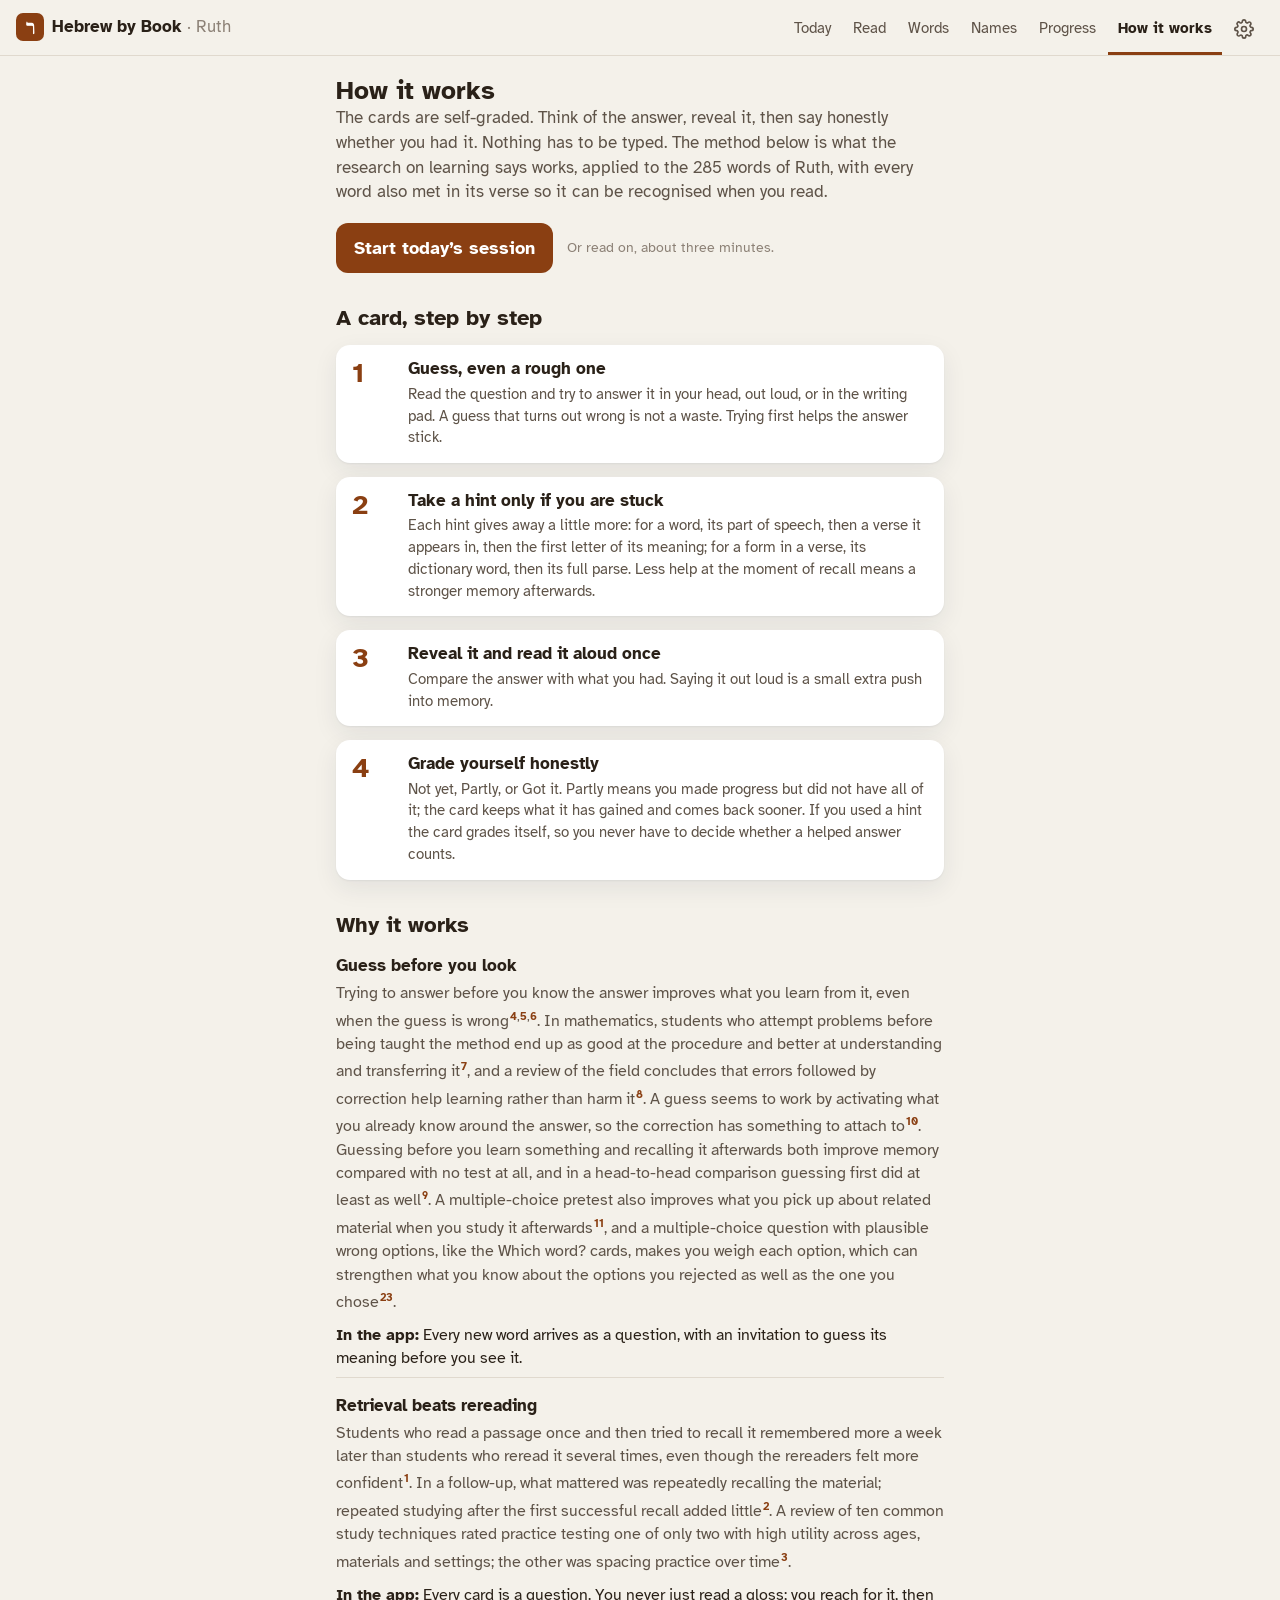
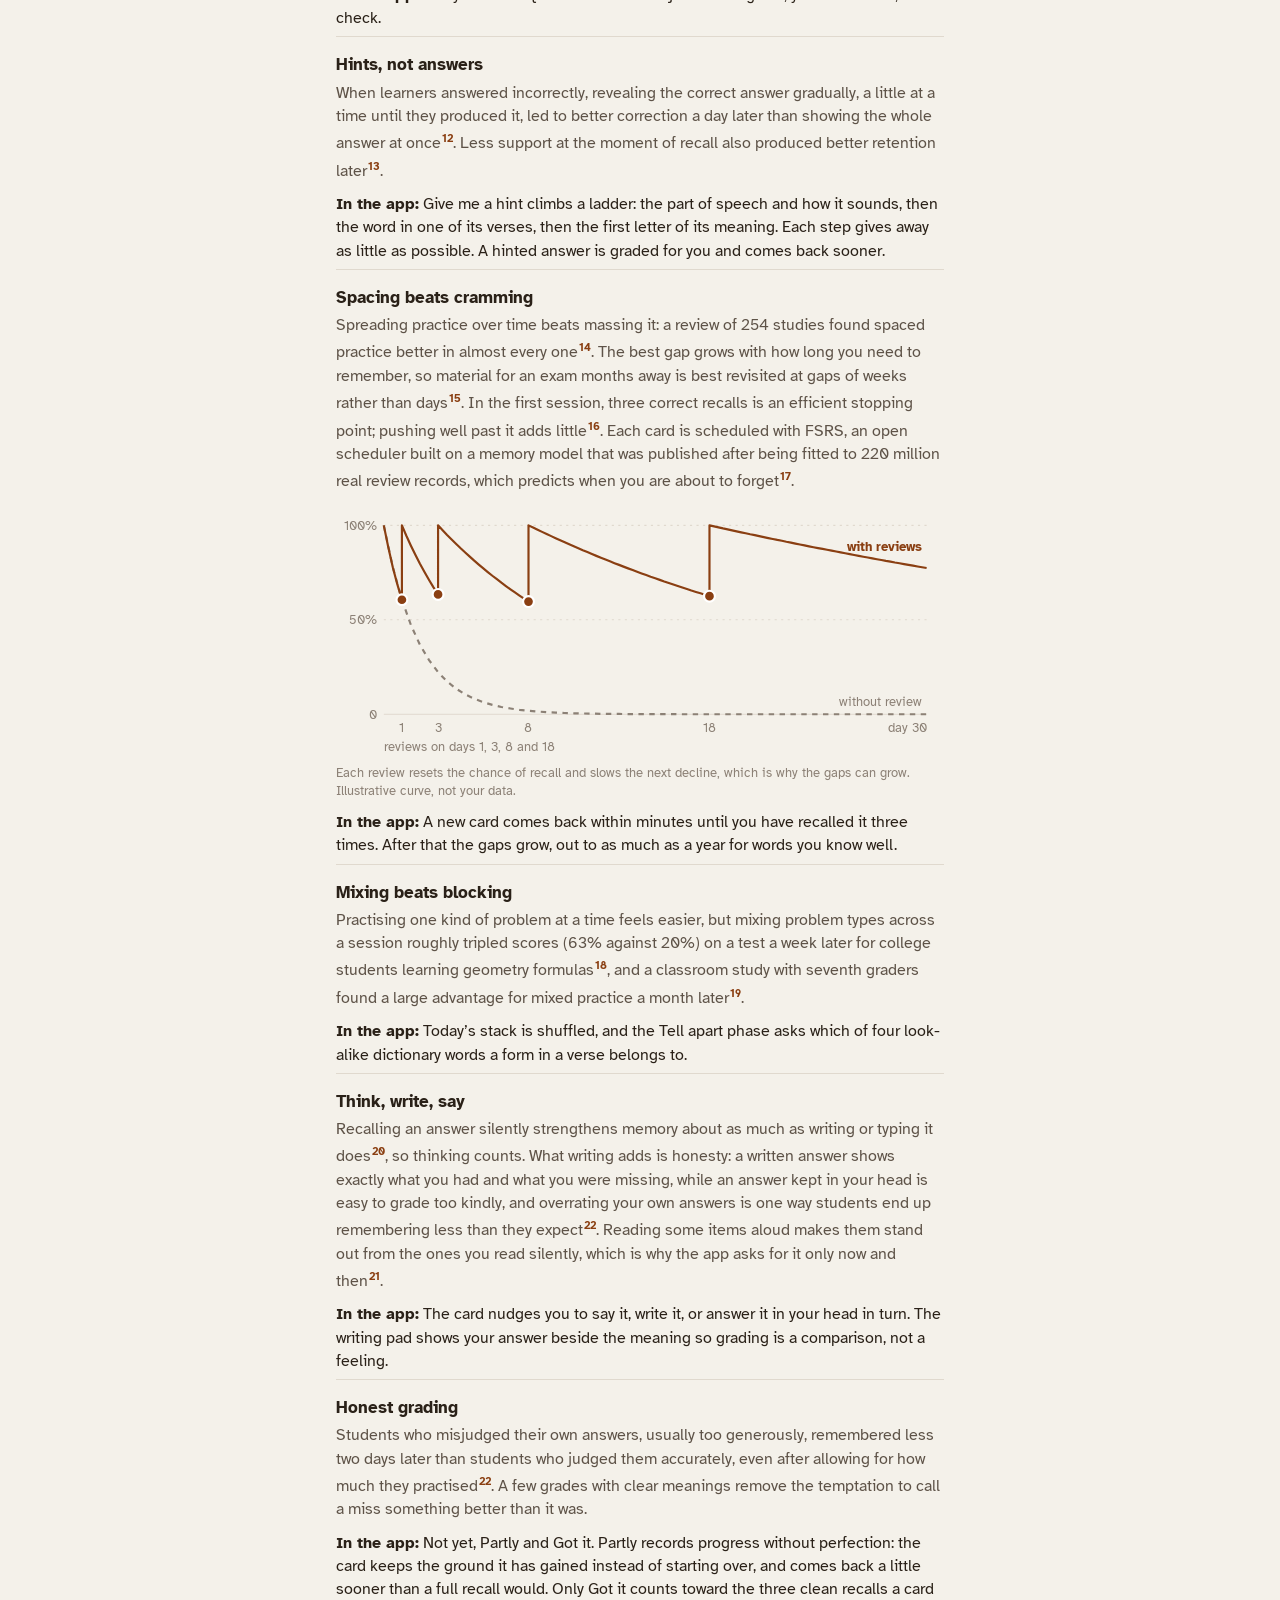
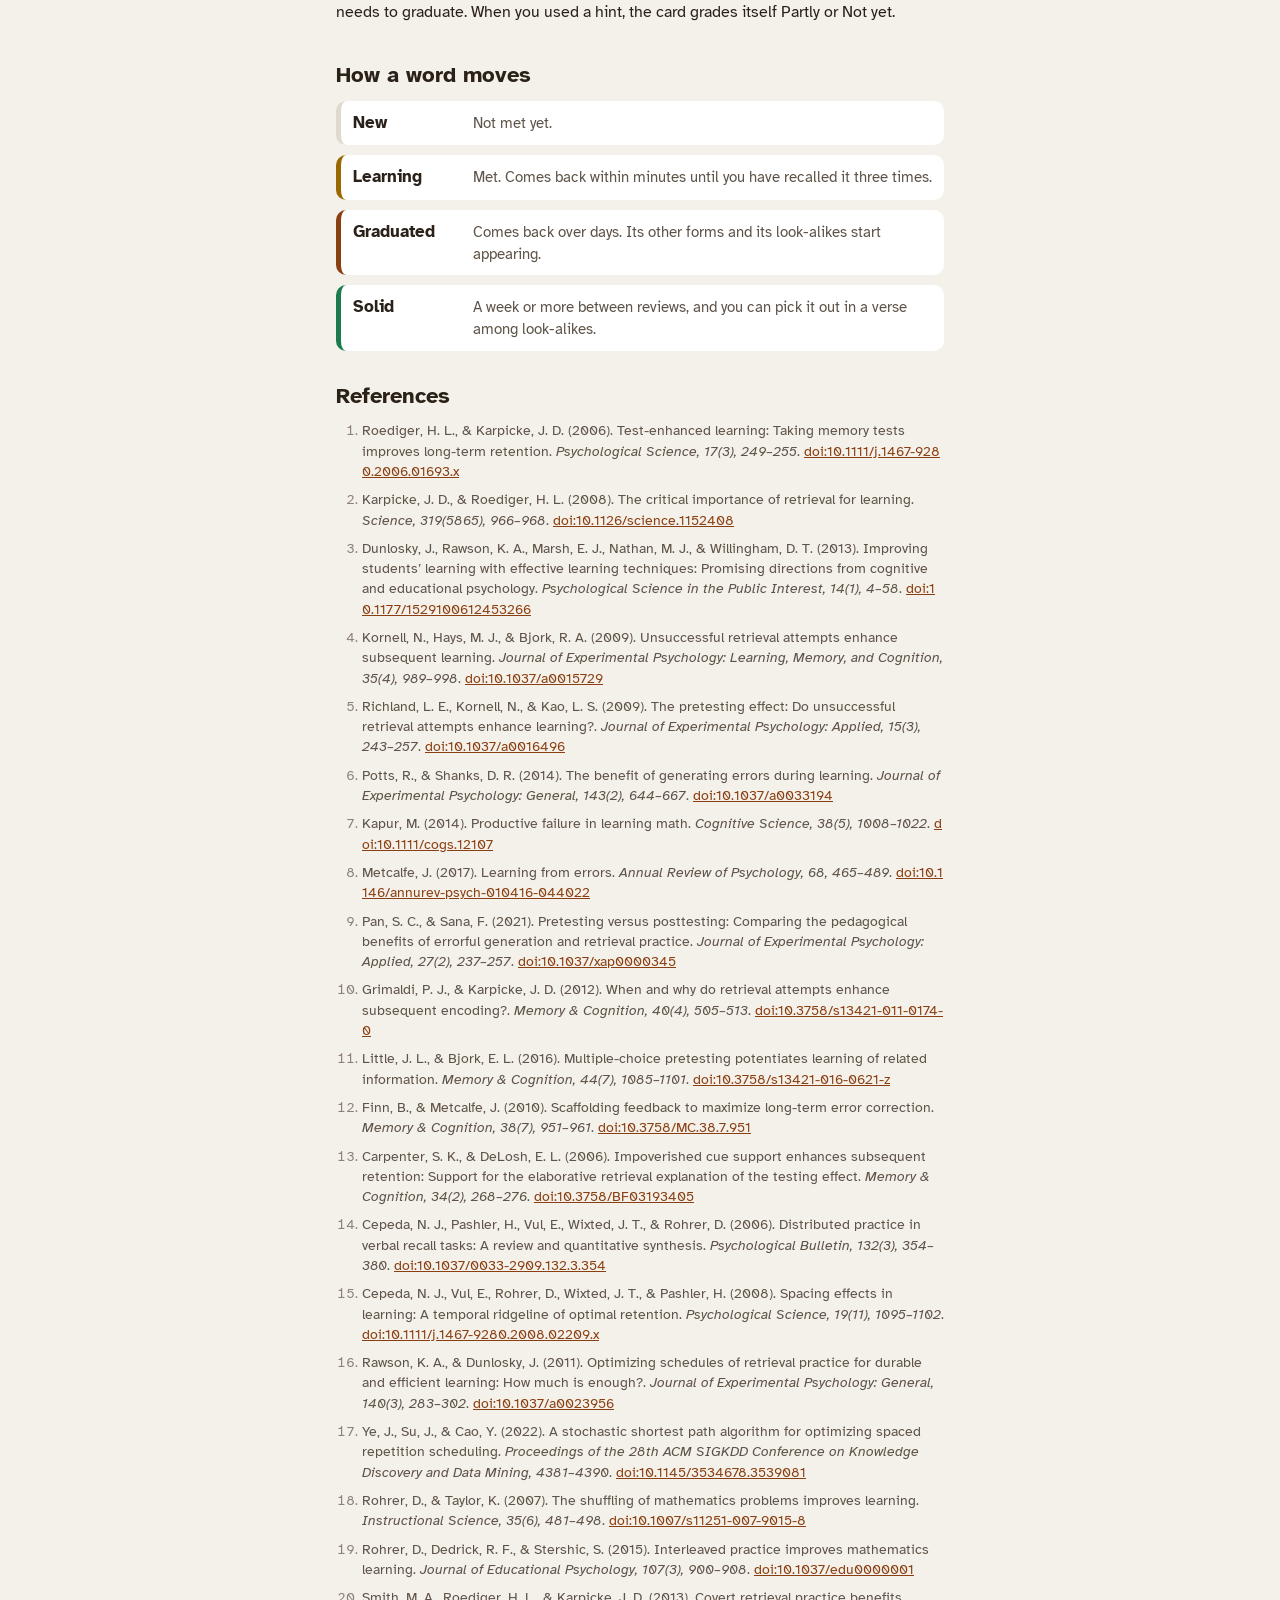
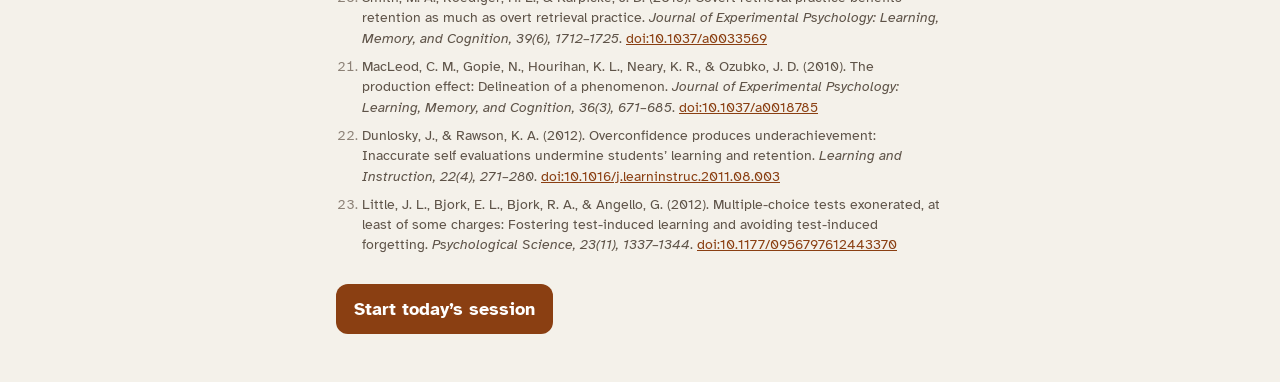
==== index.html @ 464859e1 "App: guided word loop, Read view with ketiv and qere, Words, Names, Written and read, Progress, Sett" ====
<!doctype html>
<html lang="en">
<head>
  <meta charset="utf-8">
  <meta name="viewport" content="width=device-width, initial-scale=1, viewport-fit=cover">
  <meta name="color-scheme" content="light dark">
  <meta name="theme-color" content="#F4F1EA">
  <title>Hebrew by Book</title>
  <meta name="description" content="Spaced-repetition vocabulary for reading the Hebrew Bible book by book, starting with Ruth.">
  <link rel="icon" href="data:image/svg+xml,%3Csvg xmlns='http://www.w3.org/2000/svg' viewBox='0 0 64 64'%3E%3Crect x='4' y='4' width='56' height='56' rx='12' fill='%237A3E1D'/%3E%3Ctext x='32' y='45' font-size='38' text-anchor='middle' fill='white' font-family='serif'%3E%D7%A8%3C/text%3E%3C/svg%3E">
  <link rel="preconnect" href="https://fonts.googleapis.com">
  <link rel="preconnect" href="https://fonts.gstatic.com" crossorigin>
  <link href="https://fonts.googleapis.com/css2?family=Atkinson+Hyperlegible:ital,wght@0,400;0,700;1,400&display=swap" rel="stylesheet">
  <link rel="stylesheet" href="css/style.css">
</head>
<body>
  <a class="skip" href="#view">Skip to content</a>
  <header class="top">
    <a class="brand" href="#today" aria-label="Hebrew by Book home">
      <span class="brand-mark" aria-hidden="true" lang="he">ר</span>
      <span class="brand-name">Hebrew by Book <span class="brand-book">· Ruth</span></span>
    </a>
    <nav class="tabs" aria-label="Sections">
      <a href="#today" data-view="today">Today</a>
      <a href="#read" data-view="read">Read</a>
      <a href="#words" data-view="words">Words</a>
      <a href="#names" data-view="names">Names</a>
      <a href="#progress" data-view="progress">Progress</a>
      <a href="#method" data-view="method">How it works</a>
      <a href="#settings" data-view="settings" aria-label="Settings" title="Settings">
        <svg width="20" height="20" viewBox="0 0 24 24" fill="none" stroke="currentColor" stroke-width="2" stroke-linecap="round" stroke-linejoin="round" aria-hidden="true"><circle cx="12" cy="12" r="3"/><path d="M19.4 15a1.65 1.65 0 0 0 .33 1.82l.06.06a2 2 0 1 1-2.83 2.83l-.06-.06a1.65 1.65 0 0 0-1.82-.33 1.65 1.65 0 0 0-1 1.51V21a2 2 0 1 1-4 0v-.09a1.65 1.65 0 0 0-1-1.51 1.65 1.65 0 0 0-1.82.33l-.06.06a2 2 0 1 1-2.83-2.83l.06-.06A1.65 1.65 0 0 0 4.6 15a1.65 1.65 0 0 0-1.51-1H3a2 2 0 1 1 0-4h.09A1.65 1.65 0 0 0 4.6 9a1.65 1.65 0 0 0-.33-1.82l-.06-.06a2 2 0 1 1 2.83-2.83l.06.06A1.65 1.65 0 0 0 9 4.6a1.65 1.65 0 0 0 1-1.51V3a2 2 0 1 1 4 0v.09a1.65 1.65 0 0 0 1 1.51 1.65 1.65 0 0 0 1.82-.33l.06-.06a2 2 0 1 1 2.83 2.83l-.06.06A1.65 1.65 0 0 0 19.4 9a1.65 1.65 0 0 0 1.51 1H21a2 2 0 1 1 0 4h-.09a1.65 1.65 0 0 0-1.51 1z"/></svg>
      </a>
    </nav>
  </header>

  <main id="view" class="view" tabindex="-1"></main>

  <div id="toast" class="toast" role="status" aria-live="polite"></div>

  <noscript><p class="noscript">Hebrew by Book needs JavaScript turned on.</p></noscript>
  <script type="module" src="js/app.js"></script>
</body>
</html>
---- css/style.css ----
/* Hebrew by Book: one stylesheet, mobile first. Adapted from josie-stats. */

:root {
  --paper: #F4F1EA;
  --card: #FFFFFF;
  --ink: #2A2118;
  --ink-2: #5E5348;
  --ink-3: #8C8176;
  --line: #E0D9CE;
  --pen: #8A3F12;
  --pen-ink: #FFFFFF;
  --pen-soft: #F6E7DC;
  --hl: #FFE7A8;
  --pink: #FFD3DE;
  --pink-ink: #8E1F42;
  --yellow: #FFF0A3;
  --yellow-ink: #6E5200;
  --good: #1D7A4E;
  --good-soft: #DFF2E7;
  --bad: #C2372B;
  --bad-soft: #FBE3DF;
  --hard: #9A6700;
  --hard-soft: #FFF2CC;
  --easy: #0B6E8E;
  --easy-soft: #DDF1F8;
  --t-describe: #2E7D6B;
  --t-prob: #B05A1E;
  --t-dist: #6D4CB0;
  --t-normal: #1F4FD8;
  --t-infer: #B52D5B;
  --radius: 14px;
  --shadow: 0 1px 2px rgba(22, 33, 58, .06), 0 8px 24px rgba(22, 33, 58, .08);
  --font: "Atkinson Hyperlegible", system-ui, -apple-system, "Segoe UI", Roboto, sans-serif;
  --heb-font: "Noto Serif Hebrew", "SBL Hebrew", "Ezra SIL", "Times New Roman", serif;
  --heb-scale: 1;
}

@media (prefers-color-scheme: dark) {
  :root:not([data-theme="light"]) {
    --paper: #17130F;
    --card: #221C16;
    --ink: #F2ECE4;
    --ink-2: #C7BCAE;
    --ink-3: #8F8578;
    --line: #3A3128;
    --pen: #F0A574;
    --pen-ink: #2A1408;
    --pen-soft: #3B2618;
    --hl: #5A4612;
    --pink: #5A2238;
    --pink-ink: #FFC2D2;
    --yellow: #4A3B00;
    --yellow-ink: #FFE57A;
    --good: #5FD39A;
    --good-soft: #163726;
    --bad: #FF8A7A;
    --bad-soft: #442020;
    --hard: #F4C861;
    --hard-soft: #3E3011;
    --easy: #7FD0EC;
    --easy-soft: #11303B;
    --t-describe: #6FD2B9;
    --t-prob: #F0A165;
    --t-dist: #B9A1F5;
    --t-normal: #8FA8FF;
    --t-infer: #F58AAE;
    --shadow: 0 1px 2px rgba(0, 0, 0, .3), 0 8px 24px rgba(0, 0, 0, .35);
  }
}

:root[data-theme="dark"] {
    --paper: #17130F;
    --card: #221C16;
    --ink: #F2ECE4;
    --ink-2: #C7BCAE;
    --ink-3: #8F8578;
    --line: #3A3128;
    --pen: #F0A574;
    --pen-ink: #2A1408;
    --pen-soft: #3B2618;
    --hl: #5A4612;
    --pink: #5A2238;
    --pink-ink: #FFC2D2;
    --yellow: #4A3B00;
    --yellow-ink: #FFE57A;
    --good: #5FD39A;
    --good-soft: #163726;
    --bad: #FF8A7A;
    --bad-soft: #442020;
    --hard: #F4C861;
    --hard-soft: #3E3011;
    --easy: #7FD0EC;
    --easy-soft: #11303B;
    --t-describe: #6FD2B9;
    --t-prob: #F0A165;
    --t-dist: #B9A1F5;
    --t-normal: #8FA8FF;
    --t-infer: #F58AAE;
    --shadow: 0 1px 2px rgba(0, 0, 0, .3), 0 8px 24px rgba(0, 0, 0, .35);
  }

* { box-sizing: border-box; }
html { -webkit-text-size-adjust: 100%; }
body {
  margin: 0;
  background: var(--paper);
  color: var(--ink);
  font-family: var(--font);
  font-size: 17px;
  line-height: 1.45;
  min-height: 100dvh;
  padding-bottom: env(safe-area-inset-bottom);
}
a { color: var(--pen); }
button { font: inherit; }
h1, h2, h3 { line-height: 1.2; margin: 0; }
p { margin: 0; }

.skip { position: absolute; left: -999px; top: 8px; background: var(--card); padding: 8px 12px; border-radius: 8px; }
.skip:focus { left: 8px; z-index: 10; }
:focus-visible { outline: 3px solid var(--pen); outline-offset: 2px; }

/* ─── header ─── */
.top {
  position: sticky; top: 0; z-index: 5;
  background: color-mix(in srgb, var(--paper) 88%, transparent);
  backdrop-filter: blur(10px);
  border-bottom: 1px solid var(--line);
  padding: 10px 16px 0;
  display: flex; flex-wrap: wrap; align-items: center; gap: 6px 16px;
}
.brand { display: inline-flex; align-items: center; gap: 8px; text-decoration: none; color: var(--ink); font-weight: 700; padding-bottom: 10px; }
.brand-mark {
  width: 28px; height: 28px; border-radius: 7px; background: var(--pen); color: var(--pen-ink);
  display: inline-grid; place-items: center; font-family: var(--heb-font); font-size: 19px; font-weight: 700;
}
.tabs { display: flex; gap: 2px; margin-left: auto; overflow-x: auto; scrollbar-width: none; max-width: 100%; }
.tabs::-webkit-scrollbar { display: none; }
.tabs a {
  white-space: nowrap; text-decoration: none; color: var(--ink-2); padding: 8px 10px 12px; font-size: 15px;
  border-bottom: 3px solid transparent; display: inline-flex; align-items: center;
}
.tabs a[aria-current="page"] { color: var(--ink); border-bottom-color: var(--pen); font-weight: 700; }
@media (max-width: 520px) {
  .top { padding: 8px 12px 0; }
  .brand-name { display: none; }
  .tabs a { padding: 8px 8px 10px; font-size: 14px; }
}

/* ─── layout ─── */
.view { max-width: 640px; margin: 0 auto; padding: 20px 16px 48px; }
.view > * + * { margin-top: 16px; }
.lead { color: var(--ink-2); }
.row { display: flex; flex-wrap: wrap; gap: 10px; align-items: center; }
.spacer { flex: 1; }
.muted { color: var(--ink-3); font-size: 14px; }
.small { font-size: 14px; }

/* ─── session header ─── */
.session-head { display: flex; align-items: baseline; gap: 12px; }
.session-head h1 { font-size: 20px; }
.progress { height: 6px; border-radius: 3px; background: var(--line); overflow: hidden; margin-top: 10px; }
.progress > i { display: block; height: 100%; background: var(--pen); transition: width .3s ease; }

/* ─── card ─── */
.card {
  background: var(--card); border-radius: var(--radius); box-shadow: var(--shadow);
  border-top: 6px solid var(--topic, var(--pen));
  padding: 18px 20px 20px; position: relative;
}
.card.t-describe { --topic: var(--t-describe); }
.card.t-prob { --topic: var(--t-prob); }
.card.t-dist { --topic: var(--t-dist); }
.card.t-normal { --topic: var(--t-normal); }
.card.t-infer { --topic: var(--t-infer); }
.card-meta { display: flex; align-items: center; gap: 8px; flex-wrap: wrap; font-size: 13px; color: var(--ink-2); }
.card-meta .topic { color: var(--topic); font-weight: 700; }
.chip { display: inline-block; padding: 1px 8px; border-radius: 999px; font-size: 12px; font-weight: 700; }
.chip-M { background: var(--pink); color: var(--pink-ink); }
.chip-C { background: var(--yellow); color: var(--yellow-ink); }
.chip-S { background: var(--line); color: var(--ink-2); }
.card-kind { margin-left: auto; color: var(--ink-3); }

.prompt { margin-top: 14px; font-size: 20px; }
.prompt .math { margin-top: 10px; }
.math { font-size: 1.15em; overflow-x: auto; overflow-y: hidden; padding: 4px 0; }
.math .katex-display { margin: 6px 0; }
.math-lg { font-size: 1.45em; }
.scenario { font-size: 19px; }
.choices { display: grid; gap: 10px; margin-top: 14px; }
.choice {
  display: flex; align-items: center; gap: 12px; text-align: left; cursor: pointer;
  background: var(--paper); border: 2px solid var(--line); border-radius: 12px; padding: 10px 12px; color: var(--ink);
  min-height: 56px;
}
.choice:hover { border-color: var(--pen); }
.choice .key { font-weight: 700; color: var(--ink-3); width: 20px; flex: none; }
.choice .math { flex: 1; font-size: 1em; padding: 0; }
.choice[data-result="right"] { border-color: var(--good); background: var(--good-soft); }
.choice[data-result="wrong"] { border-color: var(--bad); background: var(--bad-soft); }
.choice[disabled] { cursor: default; }
.choice .name { display: block; font-size: 13px; color: var(--ink-2); margin-top: 2px; }

.reveal { margin-top: 18px; }
.btn {
  display: inline-flex; align-items: center; justify-content: center; gap: 8px;
  border: 0; border-radius: 12px; padding: 12px 18px; font-weight: 700; cursor: pointer;
  background: var(--pen-soft); color: var(--pen); min-height: 48px; text-decoration: none;
}
.btn:hover { filter: brightness(.97); }
.btn-primary { background: var(--pen); color: var(--pen-ink); width: 100%; font-size: 18px; }
.btn-quiet { background: transparent; color: var(--ink-2); }
.btn-small { min-height: 36px; padding: 6px 12px; font-size: 14px; }
.btn[disabled] { opacity: .5; cursor: default; }

.answer { margin-top: 18px; padding-top: 16px; border-top: 1px dashed var(--line); animation: drop .18s ease-out; }
@keyframes drop { from { opacity: 0; transform: translateY(-6px); } to { opacity: 1; transform: none; } }
@media (prefers-reduced-motion: reduce) { .answer { animation: none; } .progress > i { transition: none; } }
.answer h3 { font-size: 15px; color: var(--ink-2); font-weight: 400; margin-top: 12px; }
.answer h3:first-child { margin-top: 0; }
.answer .math-lg { margin: 4px 0 8px; }
.answer .text { margin-top: 2px; }
.symbols { list-style: none; padding: 0; margin: 4px 0 0; display: grid; grid-template-columns: auto 1fr; gap: 6px 14px; align-items: baseline; }
.symbols .katex { font-size: 1.05em; }
.callout { margin-top: 12px; padding: 10px 12px; border-radius: 10px; background: var(--yellow); color: var(--yellow-ink); font-size: 15px; }
.callout strong { font-weight: 700; }
.source { margin-top: 12px; font-size: 13px; color: var(--ink-3); }

.grade { display: grid; grid-template-columns: 1fr 1fr; gap: 10px; margin-top: 18px; }
.grade.n3 { grid-template-columns: repeat(3, 1fr); }
.grade.n4 { grid-template-columns: repeat(4, 1fr); }
.grade.one { grid-template-columns: 1fr; }
.recall-row { display: flex; align-items: center; gap: 10px; }
.recall-row .name { flex: 1; }
.grade .btn { flex-direction: column; gap: 2px; min-height: 60px; padding: 8px; }
.grade .btn small { font-weight: 400; font-size: 12px; opacity: .8; }
.g-again { background: var(--bad-soft); color: var(--bad); }
.g-hard { background: var(--hard-soft); color: var(--hard); }
.g-good { background: var(--good-soft); color: var(--good); }
.g-easy { background: var(--easy-soft); color: var(--easy); }

.hint { color: var(--ink-3); font-size: 13px; text-align: center; margin-top: 10px; }
.kbd { display: inline-block; border: 1px solid var(--line); border-bottom-width: 2px; border-radius: 5px; padding: 0 5px; font-size: 12px; color: var(--ink-2); }

/* ─── done / empty ─── */
.done { text-align: center; padding: 32px 20px; }
.done h2 { font-size: 24px; }
.done .big { font-size: 44px; font-weight: 700; color: var(--pen); line-height: 1; margin: 10px 0 4px; }
.done .row { justify-content: center; margin-top: 18px; }

/* ─── panels (sheet, progress, settings) ─── */
.panel { background: var(--card); border-radius: var(--radius); box-shadow: var(--shadow); padding: 18px 20px; }
.panel h2 { font-size: 18px; margin-bottom: 10px; }
.panel + .panel { margin-top: 16px; }
.stats { display: grid; grid-template-columns: repeat(3, 1fr); gap: 10px; }
.stat { background: var(--paper); border-radius: 10px; padding: 10px 12px; }
.stat b { display: block; font-size: 26px; line-height: 1.1; }
.stat span { font-size: 13px; color: var(--ink-2); }
.bars { display: grid; gap: 8px; margin-top: 6px; }
.bar { display: grid; grid-template-columns: 150px 1fr auto; gap: 10px; align-items: center; font-size: 14px; }
.bar .track { height: 8px; background: var(--line); border-radius: 4px; overflow: hidden; }
.bar .track i { display: block; height: 100%; background: var(--topic, var(--pen)); }
@media (max-width: 420px) { .bar { grid-template-columns: 1fr auto; } .bar .track { grid-column: 1 / -1; } }

.flist { list-style: none; padding: 0; margin: 0; }
.flist li { padding: 12px 0; border-top: 1px solid var(--line); }
.flist li:first-child { border-top: 0; padding-top: 0; }
.flist .name { font-weight: 700; display: flex; gap: 8px; align-items: center; flex-wrap: wrap; }
.flist .text { color: var(--ink-2); font-size: 15px; margin-top: 2px; }
.flist .source { margin-top: 6px; }
.recall { font-size: 13px; color: var(--ink-3); margin-left: auto; white-space: nowrap; }
.recall b { color: var(--ink); }
.topic-h { font-size: 15px; font-weight: 700; margin: 18px 0 8px; color: var(--topic, var(--ink)); }
.topic-h:first-child { margin-top: 0; }
.h-describe { --topic: var(--t-describe); } .h-prob { --topic: var(--t-prob); } .h-dist { --topic: var(--t-dist); } .h-normal { --topic: var(--t-normal); } .h-infer { --topic: var(--t-infer); }

.search { width: 100%; border: 2px solid var(--line); border-radius: 12px; padding: 10px 14px; font: inherit; background: var(--card); color: var(--ink); }
.search:focus { border-color: var(--pen); outline: none; }

/* ─── forms ─── */
.field { display: grid; gap: 4px; margin-top: 14px; }
.field:first-of-type { margin-top: 0; }
.field label { font-weight: 700; font-size: 15px; }
.field .help { color: var(--ink-2); font-size: 14px; }
.field input, .field select { font: inherit; padding: 10px 12px; border: 2px solid var(--line); border-radius: 10px; background: var(--card); color: var(--ink); max-width: 260px; }
.field input:focus, .field select:focus { border-color: var(--pen); outline: none; }
.seg { display: inline-flex; border: 2px solid var(--line); border-radius: 10px; overflow: hidden; }
.seg button { border: 0; background: transparent; padding: 8px 14px; color: var(--ink-2); cursor: pointer; }
.seg button[aria-pressed="true"] { background: var(--pen); color: var(--pen-ink); font-weight: 700; }
.actions { display: flex; flex-wrap: wrap; gap: 10px; margin-top: 14px; }
.danger { color: var(--bad); background: var(--bad-soft); }
.file-btn input { position: absolute; width: 1px; height: 1px; opacity: 0; }

/* ─── toast ─── */
.toast { position: fixed; left: 50%; bottom: 24px; transform: translateX(-50%) translateY(20px); opacity: 0; pointer-events: none;
  background: var(--ink); color: var(--paper); padding: 10px 16px; border-radius: 10px; font-size: 15px; transition: .2s; max-width: 90vw; }
.toast.show { opacity: 1; transform: translateX(-50%); }
.noscript { padding: 24px; text-align: center; }

.blank-box { padding: 0 .3em; }

/* ─── guided loop: phases, hints, pad, comparison ─── */
.phases { display: flex; flex-wrap: wrap; gap: 6px; margin-top: 10px; }
.ph { display: inline-flex; align-items: center; gap: 6px; font-size: 13px; color: var(--ink-2); background: var(--card); border: 1px solid var(--line); border-radius: 999px; padding: 2px 10px; }
.ph b { color: var(--ink); }
.ph.now { border-color: var(--pen); color: var(--pen); }
.ph.now b { color: var(--pen); }
.ph.is-done { opacity: .5; }
.phase { display: inline-block; padding: 1px 8px; border-radius: 999px; font-size: 12px; font-weight: 700; background: var(--pen-soft); color: var(--pen); }
.phase.ph-meet { background: var(--hard-soft); color: var(--hard); }
.phase.ph-tell { background: var(--easy-soft); color: var(--easy); }
.phase.ph-deepen { background: var(--good-soft); color: var(--good); }
.meet { margin-top: 8px; color: var(--ink-2); font-size: 15px; }
.nudge { margin-top: 10px; font-size: 14px; color: var(--pen); font-weight: 700; }
.hints { margin: 12px 0 0; padding: 0 0 0 20px; display: grid; gap: 10px; color: var(--ink-2); font-size: 15px; }
.hints li::marker { color: var(--ink-3); font-weight: 700; }
.hints .lbl { display: block; font-size: 12px; color: var(--ink-3); }
.hints .symrow .katex { font-size: 1.1em; }
.hints .symbols { margin-top: 4px; }
.hints .math { font-size: 1.1em; }
.answer-row { margin-top: 14px; flex-wrap: nowrap; }
.answer-row .btn-primary { flex: 1; width: auto; }
.pad { margin-top: 12px; border: 2px dashed var(--line); border-radius: 12px; background: var(--paper); overflow: hidden; }
.pad { position: relative; }
.pad canvas { display: block; width: 100%; touch-action: none; cursor: crosshair; }
.pad.erasing canvas { cursor: cell; }
.pad-placeholder { position: absolute; left: 14px; top: 10px; color: var(--ink-3); font-size: 14px; pointer-events: none; }
.pad.has-ink .pad-placeholder { display: none; }
.pad-tools { display: inline-flex; border: 2px solid var(--line); border-radius: 10px; overflow: hidden; }
.pad-tools .btn { border-radius: 0; background: transparent; color: var(--ink-2); min-height: 34px; }
.pad-tools .btn[aria-pressed="true"] { background: var(--pen); color: var(--pen-ink); }
.pad-bar { display: flex; align-items: center; justify-content: space-between; gap: 8px; padding: 2px 6px 6px 12px; }
.pad-actions { display: flex; gap: 6px; flex-wrap: wrap; justify-content: flex-end; align-items: center; }
.btn-icon { padding: 6px 9px; min-width: 38px; }
.btn-icon svg { display: block; }
.pad-top { display: none; }
.pad [data-pad-answer] { display: none; }
.pad .btn-primary { width: auto; font-size: 15px; }
.pad.expanded { position: fixed; inset: 0; z-index: 30; margin: 0; border: 0; border-radius: 0; display: flex; flex-direction: column; background: var(--paper); padding-top: env(safe-area-inset-top); padding-bottom: env(safe-area-inset-bottom); }
.pad.expanded .pad-top { display: flex; align-items: center; justify-content: space-between; gap: 10px; padding: 10px 14px; border-bottom: 1px solid var(--line); background: var(--card); }
.pad-title { font-weight: 700; font-size: 16px; min-width: 0; overflow: hidden; text-overflow: ellipsis; white-space: nowrap; }
.pad.expanded canvas { flex: 1; min-height: 0; }
.pad.expanded .pad-bar { padding: 10px 14px; border-top: 1px solid var(--line); background: var(--card); }
.pad.expanded [data-pad-expand] { display: none; }
.pad.expanded .pad-placeholder { top: 60px; }
.pad.expanded [data-pad-answer] { display: inline-flex; }
body.pad-open { overflow: hidden; }
.compare { display: grid; grid-template-columns: 1fr 1fr; gap: 12px; margin-bottom: 10px; }
.compare figure { margin: 0; min-width: 0; }
.compare figcaption { font-size: 13px; color: var(--ink-3); margin-bottom: 4px; }
.compare img { width: 100%; border: 1px solid var(--line); border-radius: 10px; background: var(--paper); display: block; }
.compare .math-lg { margin: 0; }
.aloud { font-size: 13px; color: var(--ink-3); margin-bottom: 6px; }
.reveal-line { margin: 0 0 10px; color: var(--ink-2); font-size: 15px; }
.g-next { background: var(--pen-soft); color: var(--pen); }
.links { margin-top: 10px; font-size: 14px; }
.links .sep { color: var(--ink-3); }
@media (max-width: 420px) { .compare { grid-template-columns: 1fr; } }

/* ─── wrap-up and progress: stages, pipeline, momentum ─── */
.stages { display: grid; grid-template-columns: repeat(4, 1fr); gap: 8px; }
.stage { background: var(--paper); border-radius: 10px; padding: 8px 10px; border-top: 4px solid var(--line); }
.stage b { display: block; font-size: 24px; line-height: 1.1; }
.stage span { font-size: 12px; color: var(--ink-2); }
.stage.st-learning { border-top-color: var(--hard); }
.stage.st-graduated { border-top-color: var(--pen); }
.stage.st-solid { border-top-color: var(--good); }
.pipe { display: flex; gap: 2px; height: 10px; margin-top: 10px; border-radius: 5px; overflow: hidden; background: var(--paper); }
.pipe i { display: block; height: 100%; background: var(--line); }
.pipe i.st-learning { background: var(--hard); }
.pipe i.st-graduated { background: var(--pen); }
.pipe i.st-solid { background: var(--good); }
.pipeline-wrap { margin-top: 16px; text-align: left; }
.moved-stats { margin-top: 16px; text-align: left; }
.moved-stats .stat { display: flex; flex-direction: column; }
.moved { list-style: none; padding: 0; margin: 6px 0 0; font-size: 12px; color: var(--ink-2); display: grid; gap: 2px; }
.spark { display: flex; align-items: flex-end; gap: 3px; height: 48px; margin-top: 8px; }
.spark i { flex: 1; background: var(--pen); border-radius: 2px 2px 0 0; }
.spark i.zero { background: var(--line); }
.spark-axis { display: flex; justify-content: space-between; margin-top: 4px; }
.chip-stage-new { background: var(--line); color: var(--ink-2); }
.chip-stage-learning { background: var(--hard-soft); color: var(--hard); }
.chip-stage-graduated { background: var(--pen-soft); color: var(--pen); }
.chip-stage-solid { background: var(--good-soft); color: var(--good); }
@media (max-width: 420px) { .stages { grid-template-columns: repeat(2, 1fr); } }

/* ─── how it works ─── */
.method { max-width: 60ch; }
.method h2 { font-size: 22px; margin-top: 32px; }
.method h3 { font-size: 17px; }
.method .first { display: flex; align-items: center; gap: 14px; flex-wrap: wrap; margin-top: 18px; }
.method .first .btn-primary { width: auto; }
.method .first.end { margin-top: 28px; }
.steps { display: grid; gap: 14px; margin-top: 14px; }
.step { display: grid; grid-template-columns: 44px 1fr; gap: 12px; align-items: start; background: var(--card); border-radius: var(--radius); box-shadow: var(--shadow); padding: 14px 16px; }
.step b.n { font-size: 28px; color: var(--pen); line-height: 1; font-weight: 700; }
.step p { margin-top: 4px; color: var(--ink-2); font-size: 15px; }
.why { padding: 18px 0 6px; border-top: 1px solid var(--line); }
.why:first-of-type { border-top: 0; }
.evidence { margin-top: 6px; color: var(--ink-2); font-size: 16px; }
.applied { margin-top: 10px; font-size: 16px; }
.cite a { text-decoration: none; font-weight: 700; color: var(--pen); font-size: 11px; }
.cite { margin-left: 1px; }
.stage-flow { display: grid; gap: 10px; margin-top: 12px; }
.stage-flow div { display: grid; grid-template-columns: 110px 1fr; gap: 10px; align-items: baseline; padding: 10px 12px; background: var(--card); border-radius: 10px; border-left: 5px solid var(--line); }
.stage-flow div:nth-child(2) { border-left-color: var(--hard); }
.stage-flow div:nth-child(3) { border-left-color: var(--pen); }
.stage-flow div:nth-child(4) { border-left-color: var(--good); }
.stage-flow span { color: var(--ink-2); font-size: 15px; }
.refs { font-size: 14px; color: var(--ink-2); padding-left: 26px; display: grid; gap: 8px; margin-top: 12px; }
.refs li::marker { color: var(--ink-3); }
.refs li:target { background: var(--yellow); color: var(--yellow-ink); border-radius: 6px; padding: 2px 6px; }
.refs a { word-break: break-all; }
.figure { margin: 14px 0 4px; }
.figure svg { width: 100%; height: auto; display: block; }
.figure figcaption { font-size: 13px; color: var(--ink-3); margin-top: 6px; }
.curve .grid { stroke: var(--line); stroke-width: 1; stroke-dasharray: 2 4; }
.curve .axis { stroke: var(--line); stroke-width: 1; }
.curve .lbl { fill: var(--ink-3); font-size: 12px; font-family: var(--font); }
.curve .lbl.strong { fill: var(--pen); font-weight: 700; }
.curve .with-review { fill: none; stroke: var(--pen); stroke-width: 2; stroke-linejoin: round; }
.curve .no-review { fill: none; stroke: var(--ink-3); stroke-width: 2; stroke-dasharray: 5 5; }
.curve .dot { fill: var(--pen); stroke: var(--card); stroke-width: 2; }
.sr-only { position: absolute; left: -9999px; width: 1px; height: 1px; overflow: hidden; }
@media (max-width: 420px) { .stage-flow div { grid-template-columns: 1fr; gap: 2px; } }

/* ─── Hebrew ─── */
@font-face { font-family: "Noto Serif Hebrew"; src: url("../fonts/noto-serif-hebrew-hebrew-400-normal.woff2") format("woff2"); font-weight: 400; font-display: swap; unicode-range: U+0590-05FF, U+200C-2010, U+20AA, U+25CC, U+FB1D-FB4F; }
@font-face { font-family: "Noto Serif Hebrew"; src: url("../fonts/noto-serif-hebrew-hebrew-700-normal.woff2") format("woff2"); font-weight: 700; font-display: swap; unicode-range: U+0590-05FF, U+200C-2010, U+20AA, U+25CC, U+FB1D-FB4F; }
:root[data-heb-size="s"] { --heb-scale: .85; }
:root[data-heb-size="l"] { --heb-scale: 1.25; }
.heb { font-family: var(--heb-font); unicode-bidi: isolate; }
.heb.big { font-size: calc(54px * var(--heb-scale)); line-height: 1.3; }
.heb.mid { font-size: calc(26px * var(--heb-scale)); line-height: 1.35; }
.lemma { text-align: center; margin: 14px 0 4px; }
.vref { margin-top: 10px; }
.verse { font-size: calc(26px * var(--heb-scale)); line-height: 1.9; margin: 8px 0 0; text-align: right; }
.verse .sof { color: var(--ink-3); }
.w { font: inherit; color: inherit; background: none; border: 0; padding: 0 1px; margin: 0; border-radius: 6px; display: inline; }
button.w { cursor: pointer; }
button.w:hover { background: var(--pen-soft); }
.w.hl { background: var(--hl); box-shadow: 0 0 0 2px var(--hl); }
.w .gl { display: none; font-family: var(--font); }
.verse:has(.gl) .w:not(.alt) { display: inline-flex; flex-direction: column; align-items: center; vertical-align: top; margin: 0 2px 6px; }
.verse:has(.gl) .w .gl { display: block; font-size: 11px; line-height: 1.2; color: var(--ink-2); max-width: 9em; text-align: center; }
.w.st-new .wt { border-bottom: 2px dotted var(--ink-3); }
.w.st-learning .wt { border-bottom: 3px solid var(--hard); }
.w.st-graduated .wt { border-bottom: 3px solid var(--pen); }
.w.st-solid .wt { border-bottom: 3px solid var(--good); }
.legend .w { font-size: 13px; margin-right: 6px; }
.kq { white-space: nowrap; }
.kq-mark { font-size: .5em; color: var(--pen); font-weight: 700; margin-inline-start: 1px; vertical-align: super; }
.kq-alt { font-size: .62em; color: var(--ink-2); margin-inline-start: 4px; }
.kq-alt::before { content: "("; }
.kq-alt::after { content: ")"; }
.kq-tag { color: var(--pen); font-weight: 700; margin-inline-end: 3px; }
.kq-lone .w .wt { color: var(--ink-3); }
.chip-kq { background: var(--pen-soft); color: var(--pen); }

/* answer details */
.wordsum { display: grid; grid-template-columns: auto 1fr; gap: 6px 14px; align-items: center; margin-top: 4px; }
.wordsum .gloss { font-size: 20px; }
.cite-bdb { font-size: 14px; color: var(--ink-2); }
.gloss-big { font-size: 24px; font-weight: 700; margin: 8px 0; }
.formline { display: flex; flex-wrap: wrap; align-items: baseline; gap: 6px 12px; }
.formline > span:last-child { color: var(--ink-2); font-size: 15px; }
.segs, .forms { list-style: none; padding: 0; margin: 6px 0 0; display: grid; gap: 4px; }
.segs li, .forms li { display: grid; grid-template-columns: minmax(3.2em, auto) 1fr auto; gap: 10px; align-items: baseline; font-size: 14px; color: var(--ink-2); padding: 2px 0; border-top: 1px solid var(--line); }
.segs li:first-child, .forms li:first-child { border-top: 0; }
.segs .heb, .forms .heb { font-size: calc(20px * var(--heb-scale)); color: var(--ink); }
.refs-inline a { text-decoration: none; }
.choice .opt { flex: 1; display: flex; align-items: baseline; justify-content: space-between; gap: 10px; }
.choice .opt .name { font-size: 15px; margin: 0; }

/* read view */
.read-bar { display: grid; gap: 10px; }
.seg.chapters a { padding: 8px 16px; text-decoration: none; color: var(--ink-2); }
.seg.chapters a.on { background: var(--pen); color: var(--pen-ink); font-weight: 700; }
.toggles { gap: 16px; }
.tog { font-size: 14px; display: inline-flex; gap: 6px; align-items: center; }
.linkish { background: none; border: 0; color: var(--pen); text-decoration: underline; cursor: pointer; padding: 0; font-size: inherit; }
.reader { background: var(--card); border-radius: var(--radius); box-shadow: var(--shadow); padding: 8px 18px 14px; }
.vblock { display: grid; grid-template-columns: 1fr auto; gap: 10px; padding: 6px 0; border-top: 1px solid var(--line); scroll-margin-top: 90px; }
.vblock:first-child { border-top: 0; }
.vblock.focus { background: color-mix(in srgb, var(--hl) 40%, transparent); border-radius: 8px; }
.vblock .verse { margin: 0; grid-column: 1; grid-row: 1; }
.vnum { grid-column: 2; grid-row: 1; color: var(--ink-3); font-size: 13px; text-decoration: none; padding-top: 10px; min-width: 1.6em; text-align: center; }
.sheet { position: fixed; left: 0; right: 0; bottom: 0; z-index: 20; max-height: 70dvh; overflow: auto; background: var(--card); border-top: 1px solid var(--line); box-shadow: 0 -8px 24px rgba(0, 0, 0, .15); padding-bottom: env(safe-area-inset-bottom); }
.sheet[hidden] { display: none; }
.sheet-in { max-width: 640px; margin: 0 auto; padding: 14px 16px 18px; }
.sheet h3 { font-size: 15px; color: var(--ink-2); font-weight: 400; margin-top: 12px; display: flex; gap: 8px; align-items: center; }
.sheet-x { float: right; }
.kqbox { margin-top: 10px; padding: 10px 12px; border-radius: 10px; background: var(--pen-soft); font-size: 14px; }
.kqbox ul { list-style: none; padding: 0; margin: 6px 0 0; display: grid; gap: 4px; }
.kqbox .lbl, .reading .lbl { display: inline-block; min-width: 7.5em; font-size: 12px; color: var(--ink-3); }

/* written and read */
.kqlist { list-style: none; padding: 0; margin: 0; display: grid; gap: 14px; }
.kqitem details { margin-top: 8px; }
.kqitem summary { cursor: pointer; color: var(--pen); font-weight: 700; font-size: 15px; }
.reading { display: grid; grid-template-columns: auto auto 1fr; gap: 4px 12px; align-items: baseline; margin-top: 8px; font-size: 14px; }
.reading .muted { grid-column: 2 / -1; }

/* words and names */
.filters { gap: 8px; }
.filters .search { flex: 1 1 220px; width: auto; }
.filters select { font: inherit; padding: 10px 12px; border: 2px solid var(--line); border-radius: 10px; background: var(--card); color: var(--ink); }
.flist.words summary { list-style: none; cursor: pointer; }
.flist.words summary::-webkit-details-marker { display: none; }
.wrow { display: grid; grid-template-columns: minmax(4.5em, auto) 1fr auto; gap: 12px; align-items: center; }
.wg { min-width: 0; }
.wbody { padding: 8px 0 4px; }
.srcs { display: grid; gap: 8px; padding-left: 20px; }
.brand-book { color: var(--ink-3); font-weight: 400; }
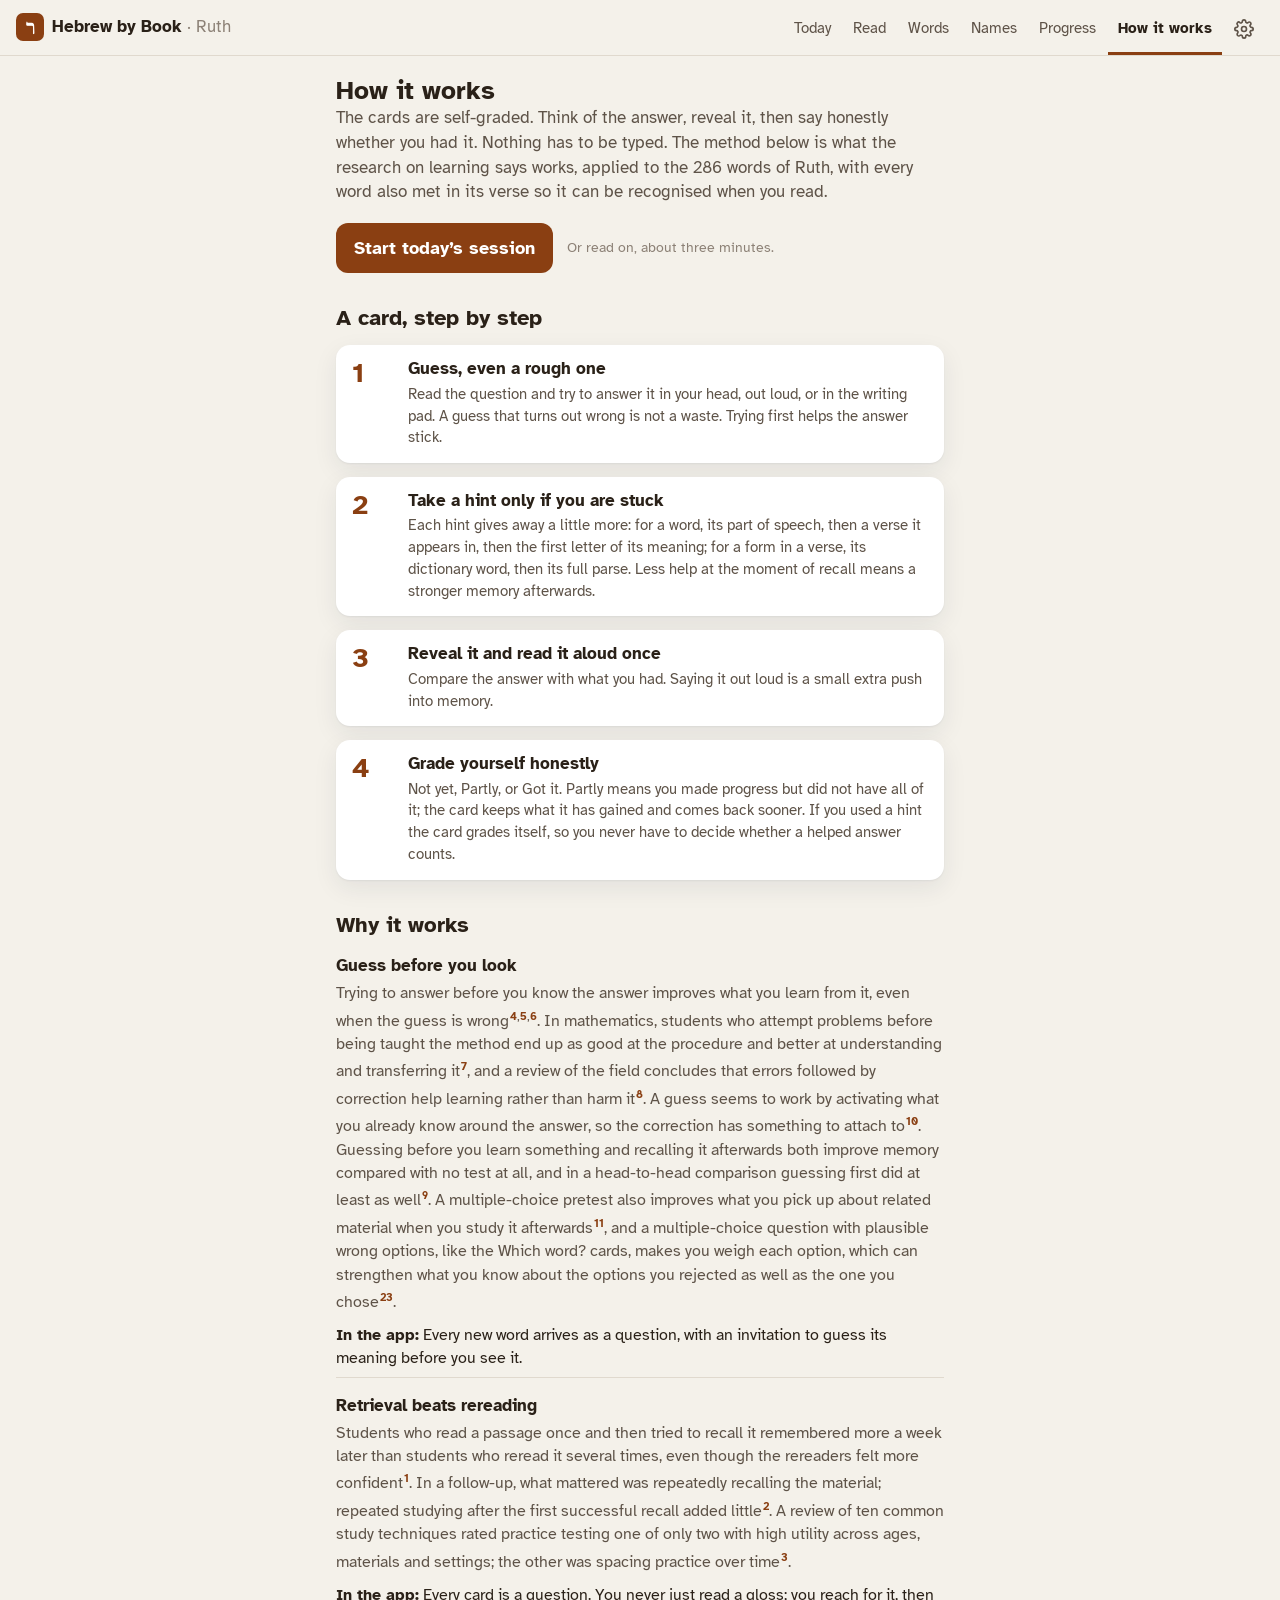
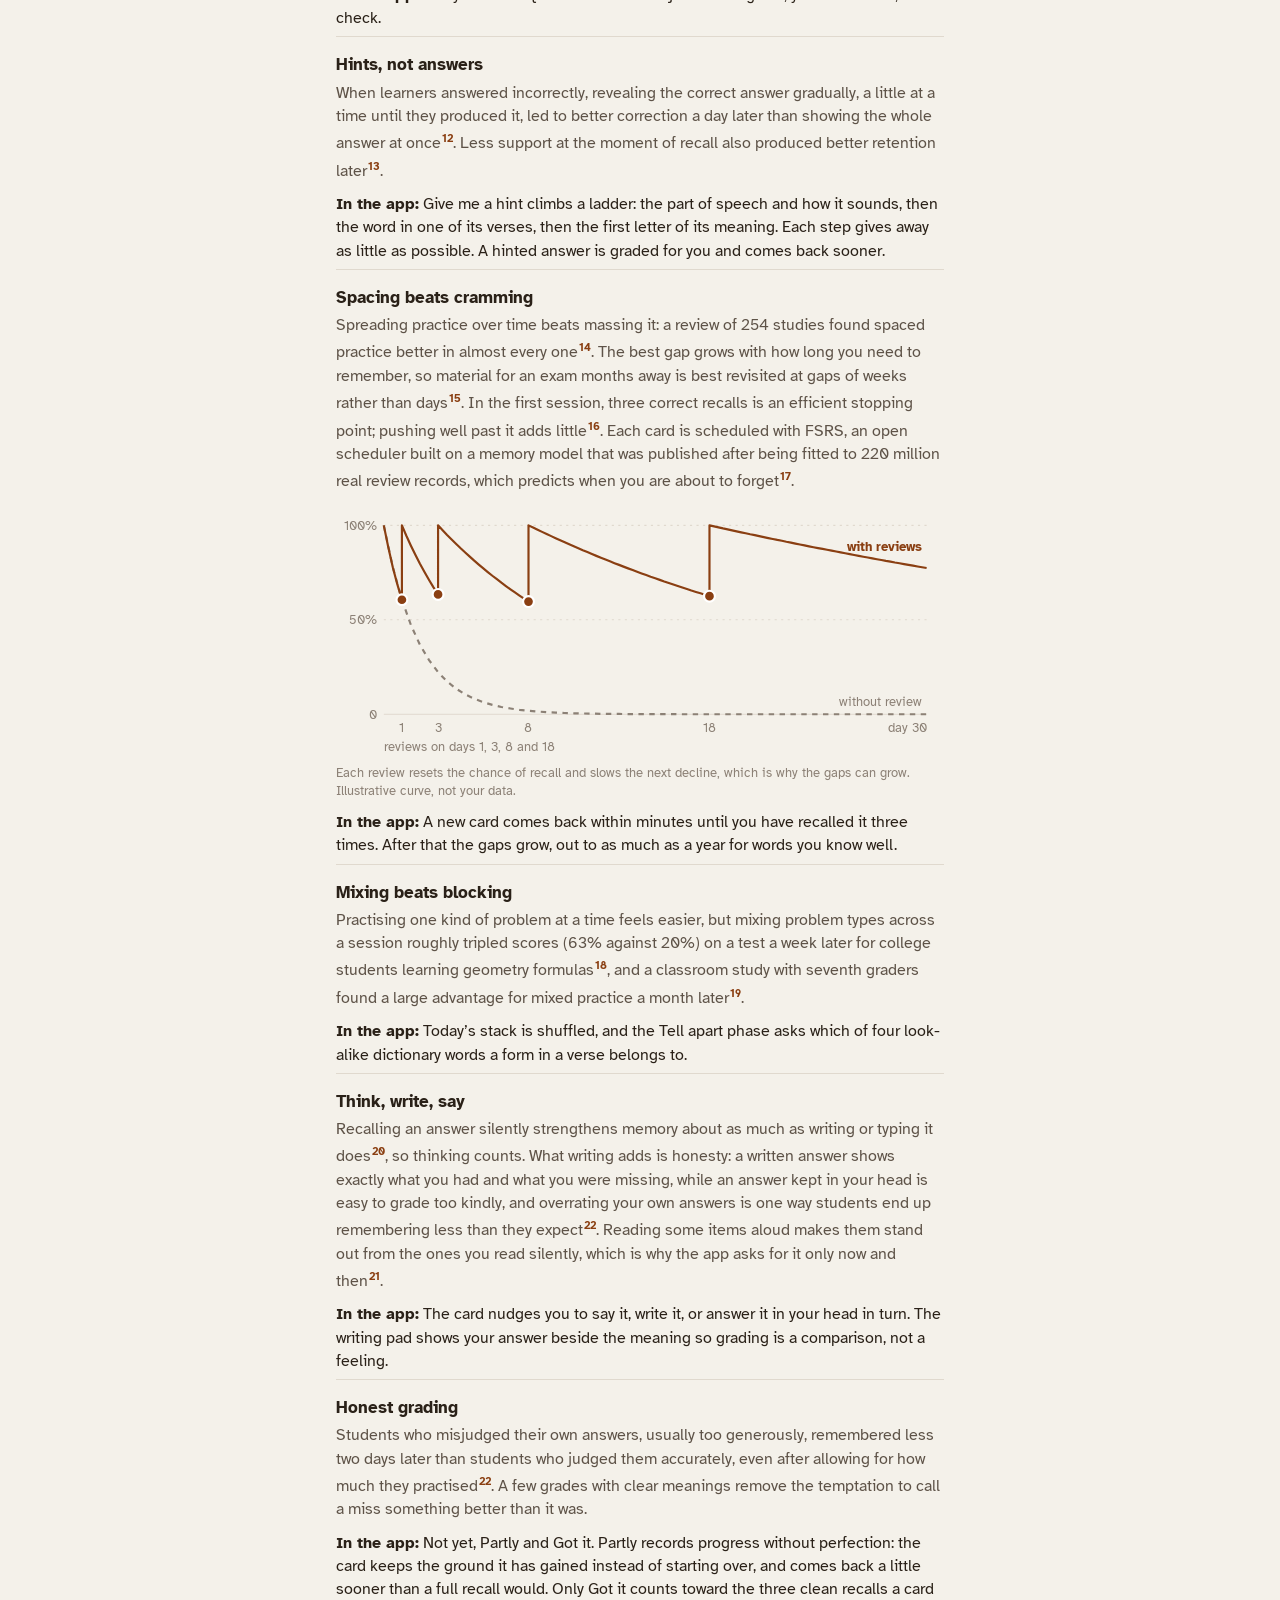
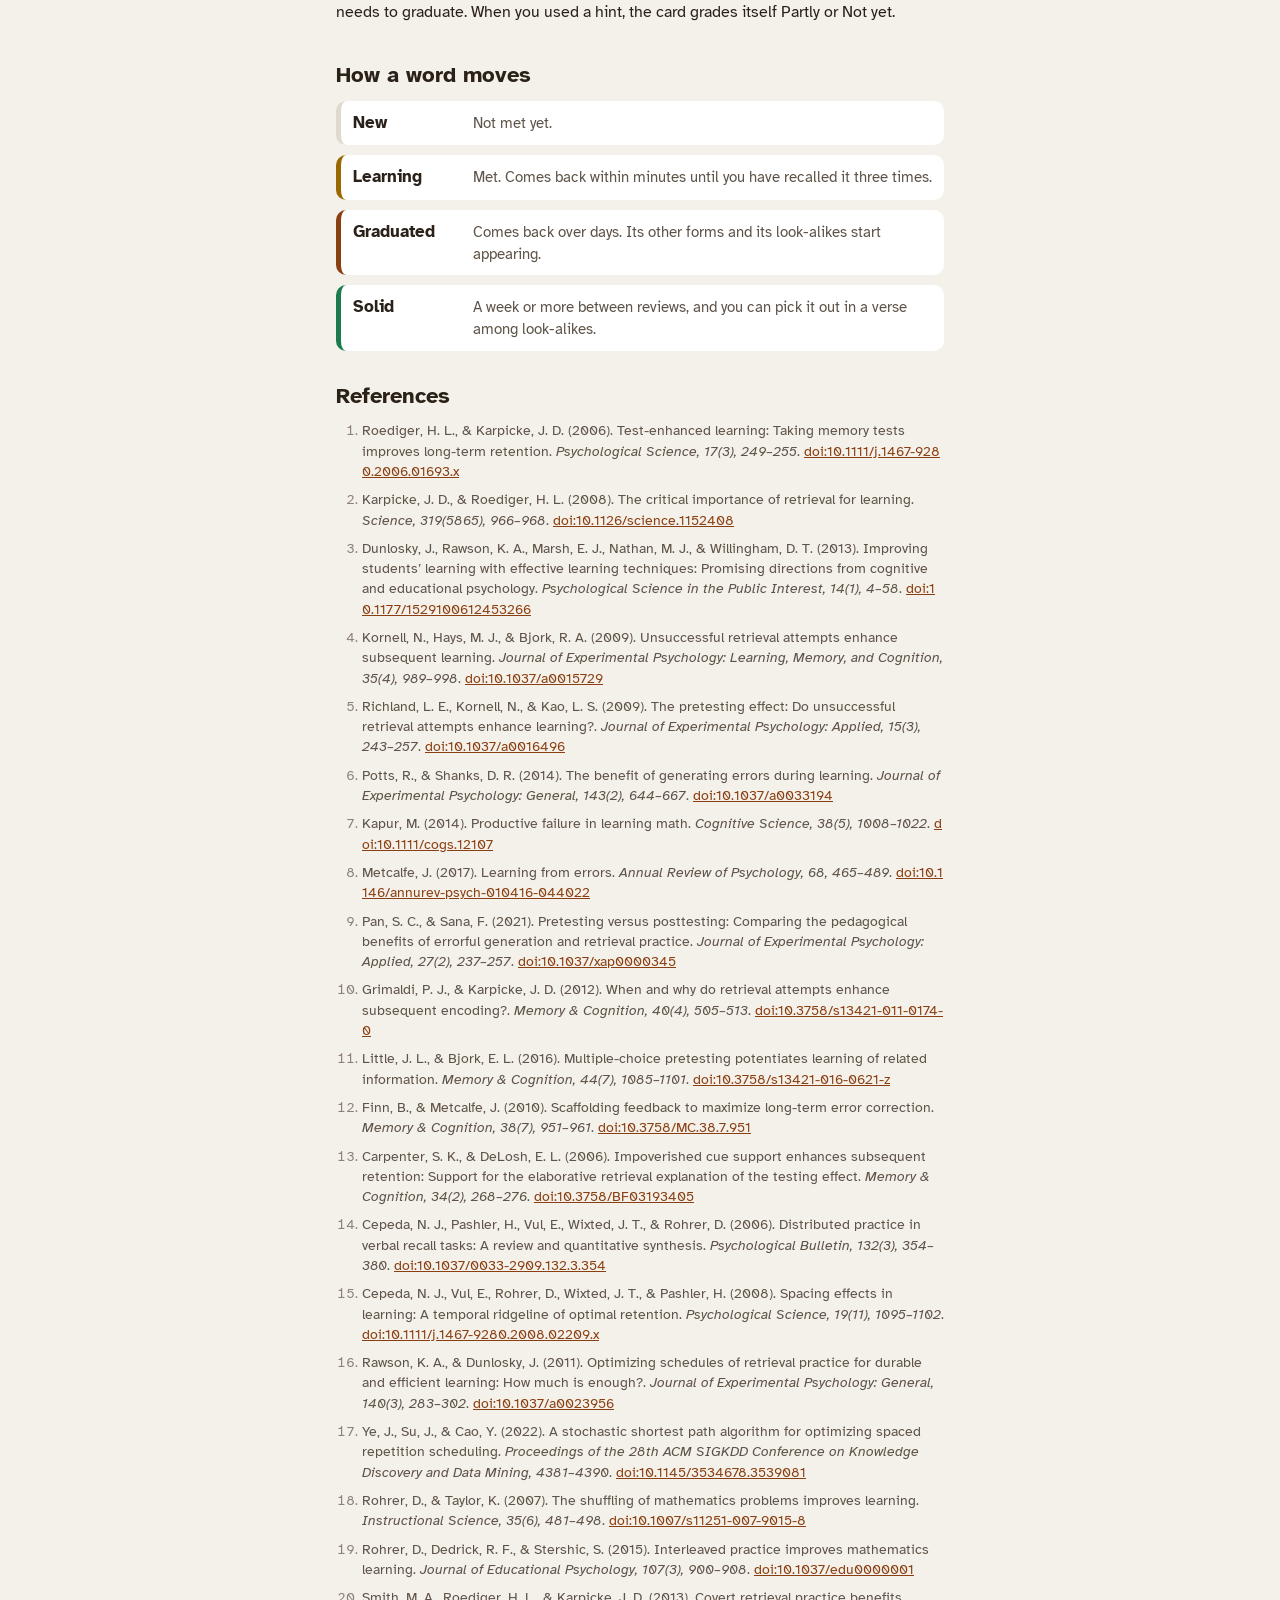
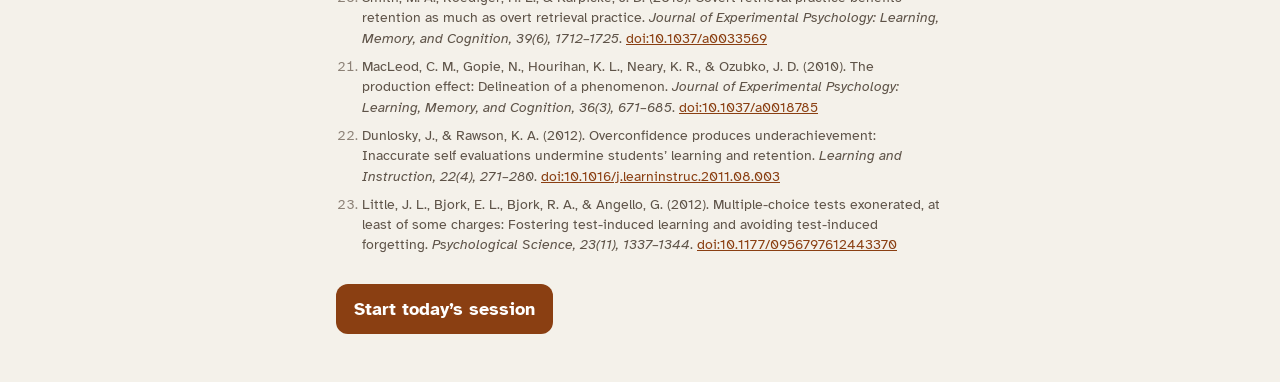
==== commit 98e46949: "QA fixes: phone tab bar fits (short labels), sheet no longer covers the last verse, focus on picked " ====
--- a/index.html
+++ b/index.html
@@ -25,8 +25,8 @@
       <a href="#read" data-view="read">Read</a>
       <a href="#words" data-view="words">Words</a>
       <a href="#names" data-view="names">Names</a>
-      <a href="#progress" data-view="progress">Progress</a>
-      <a href="#method" data-view="method">How it works</a>
+      <a href="#progress" data-view="progress"><span class="long">Progress</span><span class="short">Stats</span></a>
+      <a href="#method" data-view="method"><span class="long">How it works</span><span class="short">How</span></a>
       <a href="#settings" data-view="settings" aria-label="Settings" title="Settings">
         <svg width="20" height="20" viewBox="0 0 24 24" fill="none" stroke="currentColor" stroke-width="2" stroke-linecap="round" stroke-linejoin="round" aria-hidden="true"><circle cx="12" cy="12" r="3"/><path d="M19.4 15a1.65 1.65 0 0 0 .33 1.82l.06.06a2 2 0 1 1-2.83 2.83l-.06-.06a1.65 1.65 0 0 0-1.82-.33 1.65 1.65 0 0 0-1 1.51V21a2 2 0 1 1-4 0v-.09a1.65 1.65 0 0 0-1-1.51 1.65 1.65 0 0 0-1.82.33l-.06.06a2 2 0 1 1-2.83-2.83l.06-.06A1.65 1.65 0 0 0 4.6 15a1.65 1.65 0 0 0-1.51-1H3a2 2 0 1 1 0-4h.09A1.65 1.65 0 0 0 4.6 9a1.65 1.65 0 0 0-.33-1.82l-.06-.06a2 2 0 1 1 2.83-2.83l.06.06A1.65 1.65 0 0 0 9 4.6a1.65 1.65 0 0 0 1-1.51V3a2 2 0 1 1 4 0v.09a1.65 1.65 0 0 0 1 1.51 1.65 1.65 0 0 0 1.82-.33l.06-.06a2 2 0 1 1 2.83 2.83l-.06.06A1.65 1.65 0 0 0 19.4 9a1.65 1.65 0 0 0 1.51 1H21a2 2 0 1 1 0 4h-.09a1.65 1.65 0 0 0-1.51 1z"/></svg>
       </a>
--- a/css/style.css
+++ b/css/style.css
@@ -512,3 +512,15 @@
 .wbody { padding: 8px 0 4px; }
 .srcs { display: grid; gap: 8px; padding-left: 20px; }
 .brand-book { color: var(--ink-3); font-weight: 400; }
+.abbr { margin: 4px 0 0; }
+.abbr summary { cursor: pointer; color: var(--pen); font-size: 14px; }
+.abbr ul { padding-left: 20px; display: grid; gap: 4px; color: var(--ink-2); }
+.kqnote { margin-top: 8px; color: var(--ink-2); }
+.tabs .short { display: none; }
+@media (max-width: 520px) {
+  .tabs a { padding: 8px 6px 10px; font-size: 13.5px; }
+  .tabs .long { display: none; }
+  .tabs .short { display: inline; }
+}
+body.sheet-open .view { padding-bottom: 72dvh; }
+.vblock:focus { outline: none; }
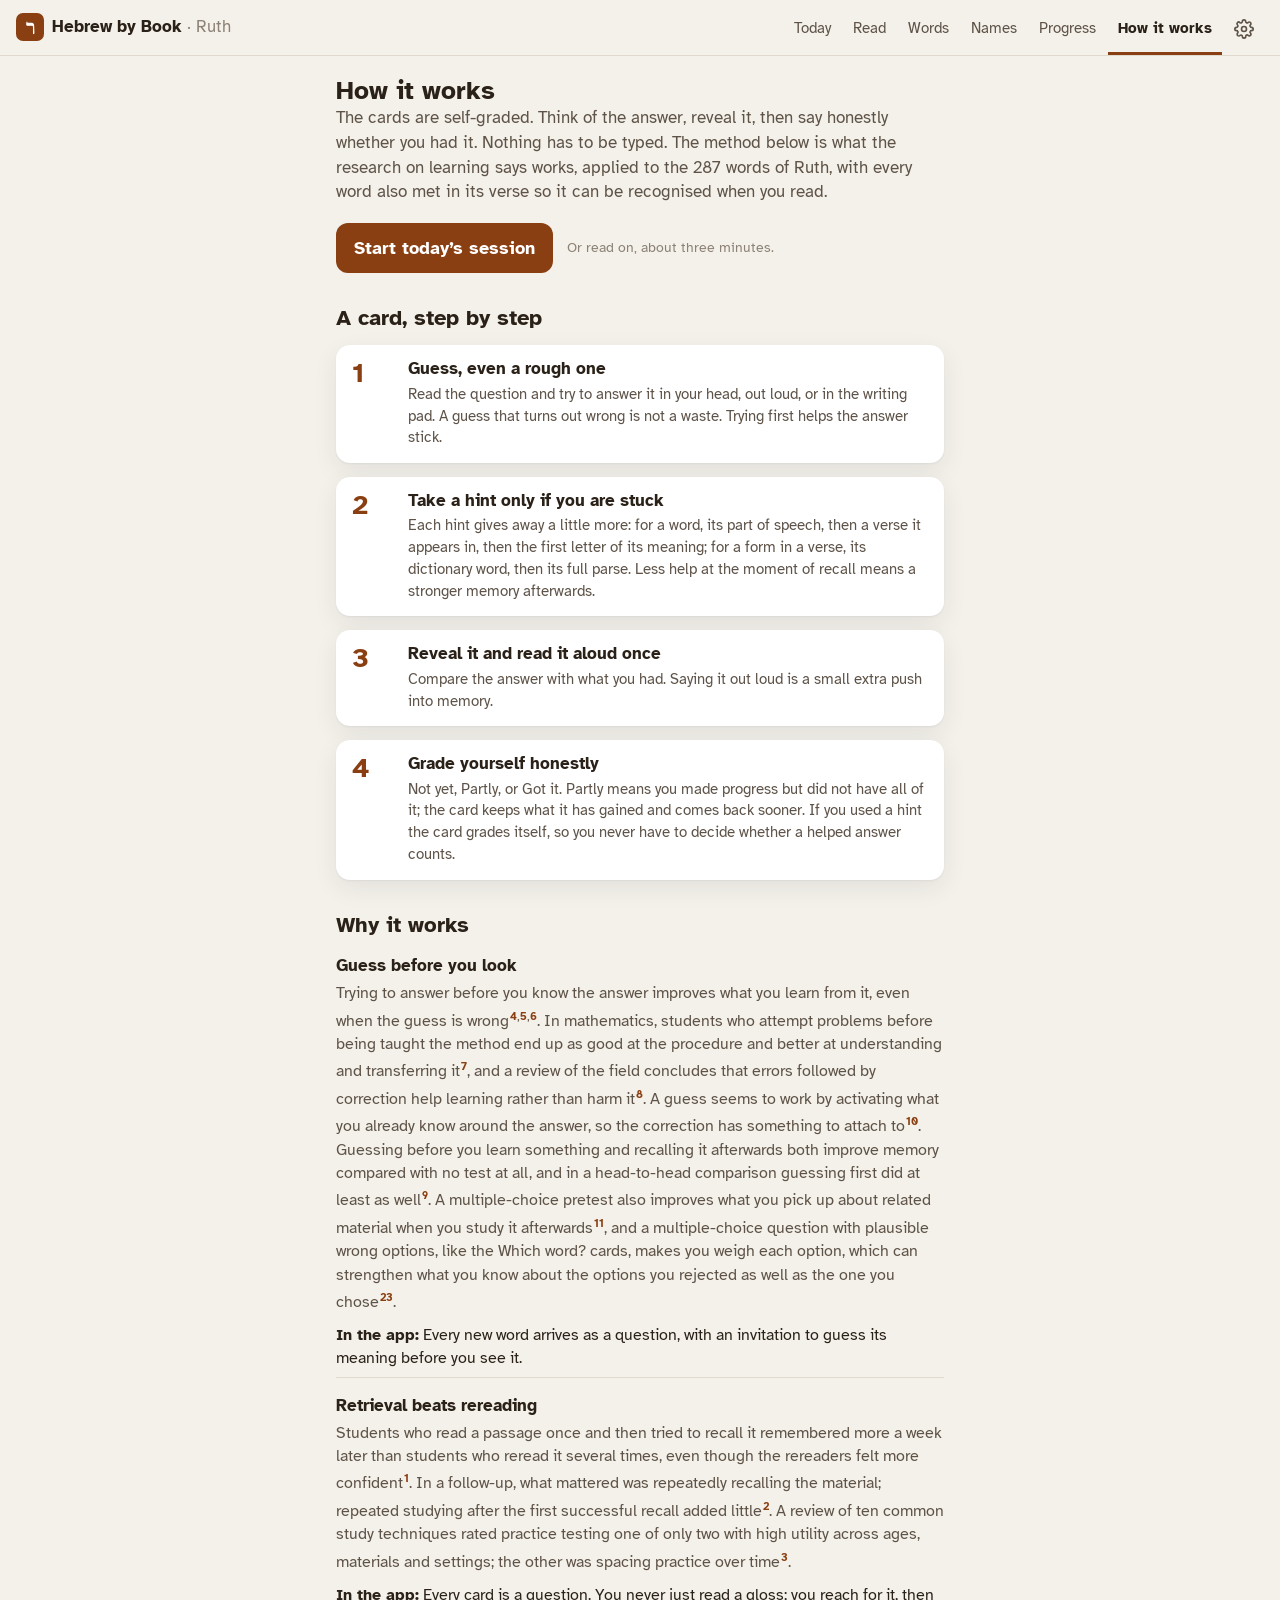
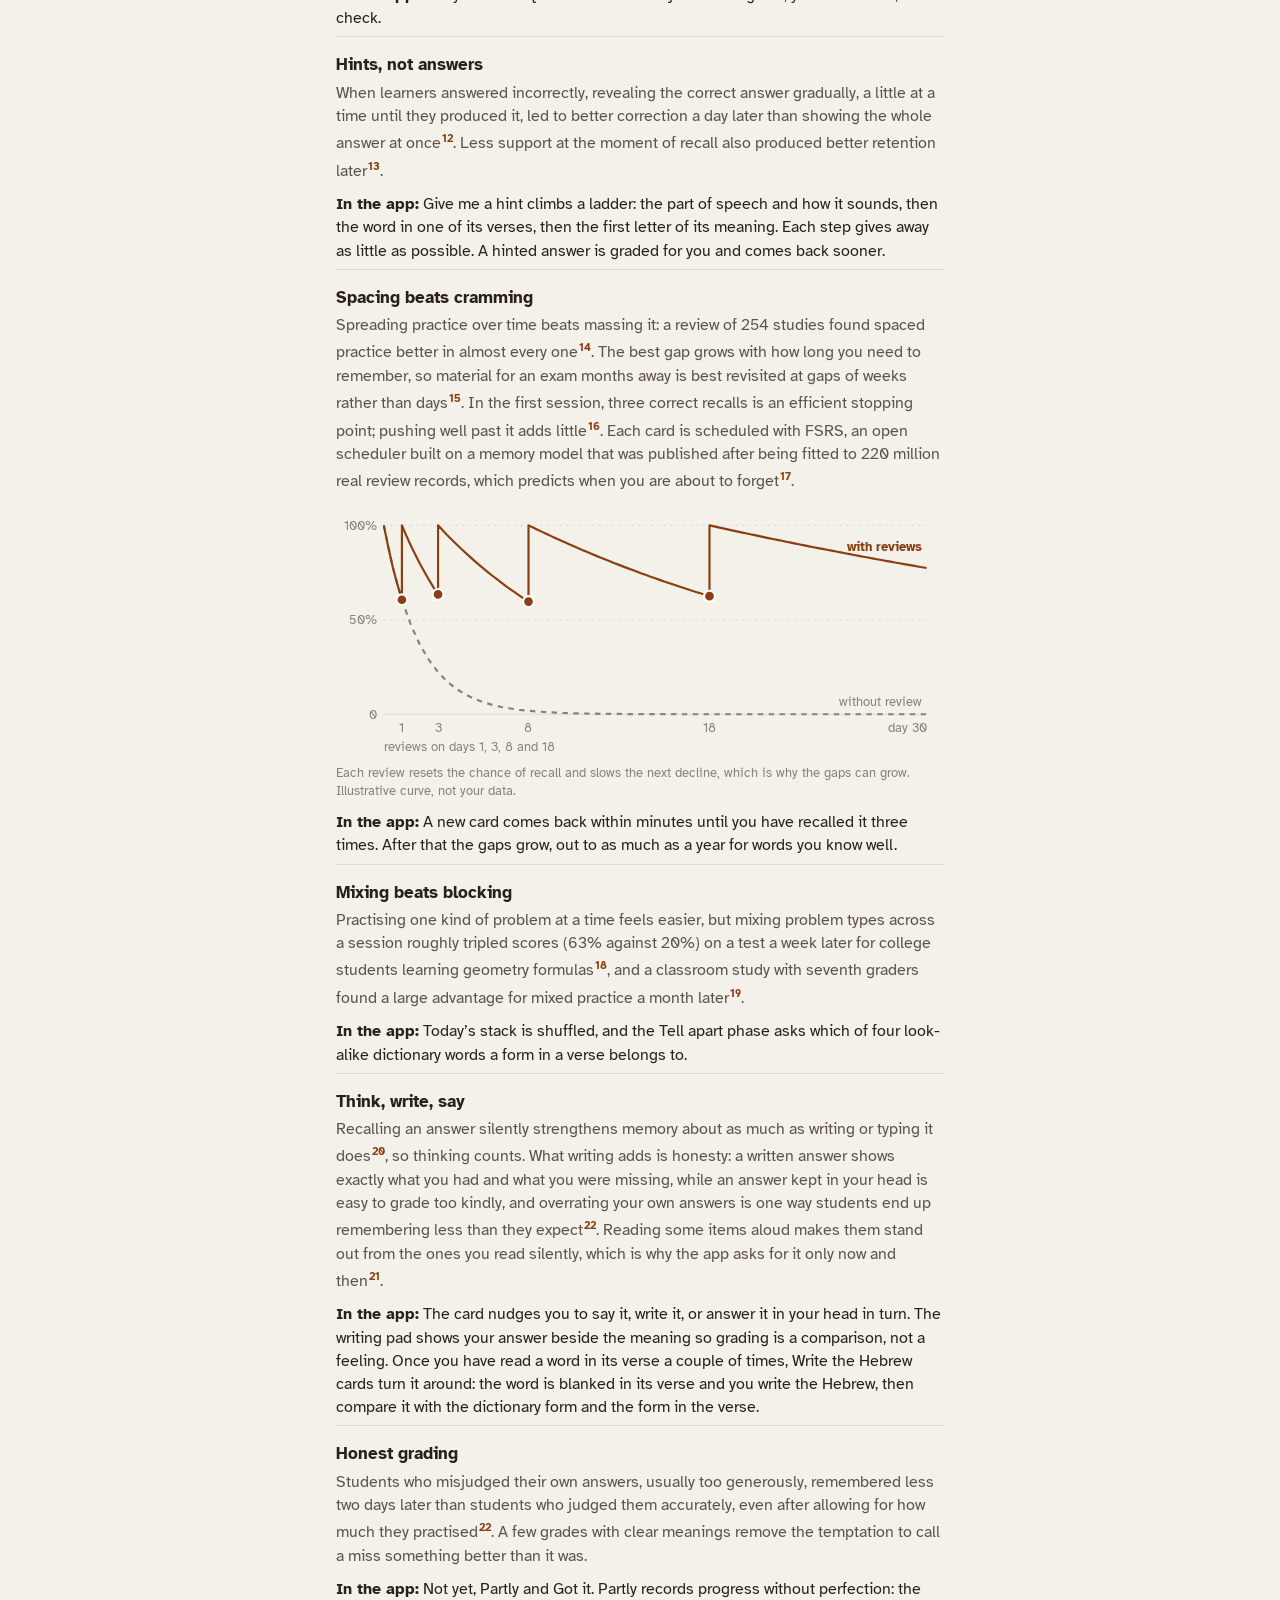
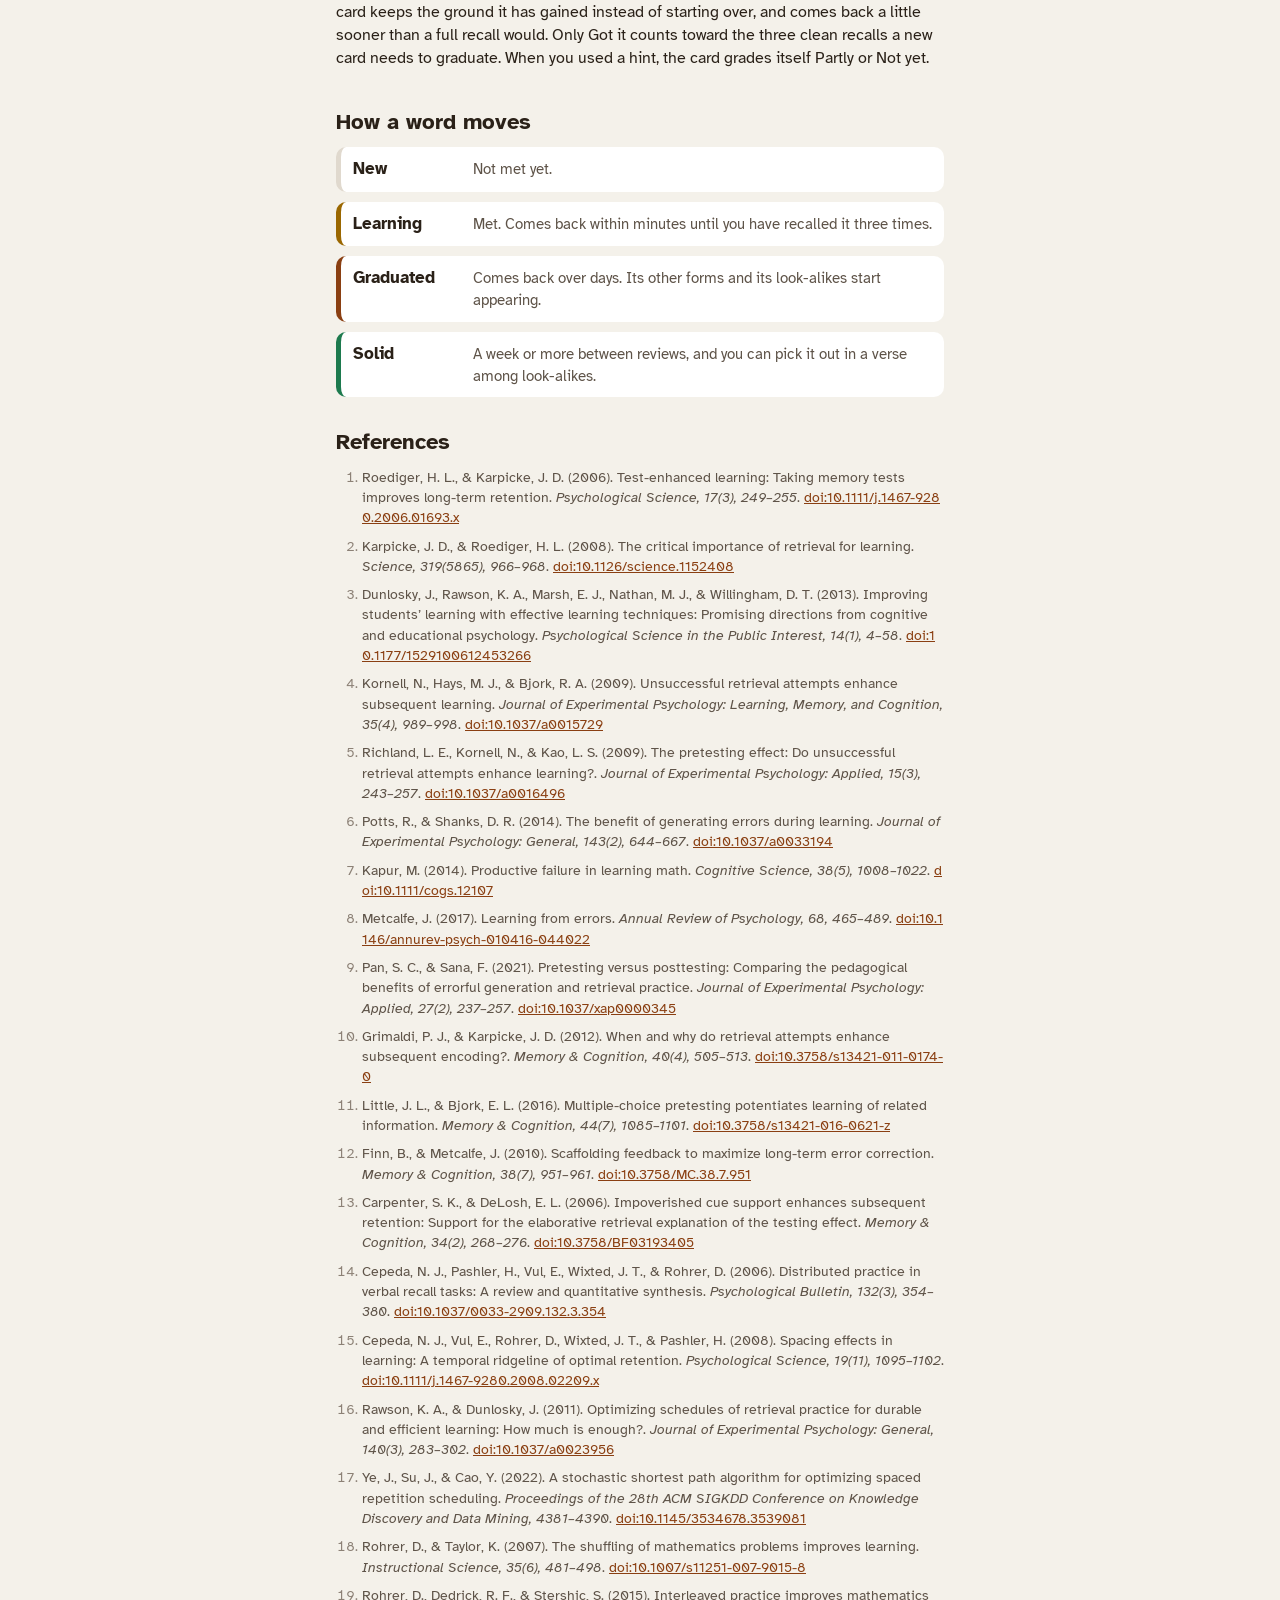
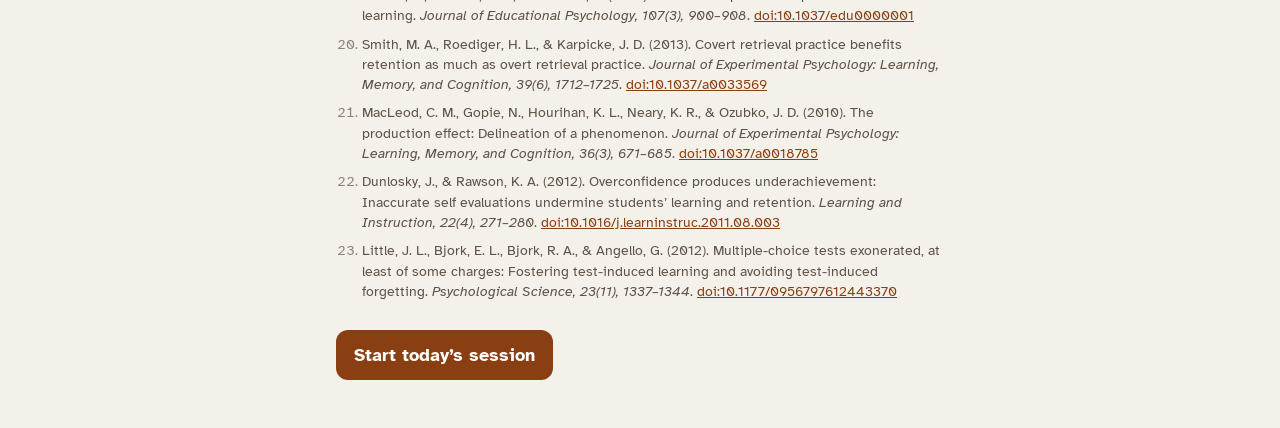
==== commit 3675fd9b: "From josie-stats: Meet stars survive a reload; plain-word announcements; forced-colors stars; schedu" ====
--- a/index.html
+++ b/index.html
@@ -36,6 +36,7 @@
   <main id="view" class="view" tabindex="-1"></main>
 
   <div id="toast" class="toast" role="status" aria-live="polite"></div>
+  <div id="announce" class="sr-only" role="status" aria-live="polite"></div>
 
   <noscript><p class="noscript">Hebrew by Book needs JavaScript turned on.</p></noscript>
   <script type="module" src="js/app.js"></script>
--- a/css/style.css
+++ b/css/style.css
@@ -20,6 +20,8 @@
   --bad: #C2372B;
   --bad-soft: #FBE3DF;
   --hard: #9A6700;
+  --gold: #E8A90C;
+  --gold-edge: #9A6700;
   --hard-soft: #FFF2CC;
   --easy: #0B6E8E;
   --easy-soft: #DDF1F8;
@@ -56,6 +58,8 @@
     --bad: #FF8A7A;
     --bad-soft: #442020;
     --hard: #F4C861;
+    --gold: #F7C948;
+    --gold-edge: #B98A1F;
     --hard-soft: #3E3011;
     --easy: #7FD0EC;
     --easy-soft: #11303B;
@@ -88,6 +92,8 @@
     --bad: #FF8A7A;
     --bad-soft: #442020;
     --hard: #F4C861;
+    --gold: #F7C948;
+    --gold-edge: #B98A1F;
     --hard-soft: #3E3011;
     --easy: #7FD0EC;
     --easy-soft: #11303B;
@@ -464,6 +470,16 @@
 .gloss-big { font-size: 24px; font-weight: 700; margin: 8px 0; }
 .formline { display: flex; flex-wrap: wrap; align-items: baseline; gap: 6px 12px; }
 .formline > span:last-child { color: var(--ink-2); font-size: 15px; }
+.formline .en { font-size: 19px; color: var(--ink); }
+.brief { display: flex; flex-wrap: wrap; align-items: baseline; gap: 2px 6px; margin: 4px 0 0; font-size: 13px; color: var(--ink-2); }
+.brief .heb { font-size: calc(17px * var(--heb-scale)); color: var(--ink); }
+.bseg { white-space: nowrap; }
+.bsep { color: var(--ink-3); }
+.fullparse { margin-top: 6px; font-size: 14px; }
+.fullparse summary { cursor: pointer; color: var(--pen); font-size: 13px; }
+.alike { margin-top: 8px; padding: 8px 12px; border-inline-start: 3px solid var(--pen); background: var(--pen-soft); border-radius: 0 8px 8px 0; font-size: 14px; }
+.alike p { margin: 4px 0 0; }
+.reading .en, .kqbox .en { color: var(--ink); }
 .segs, .forms { list-style: none; padding: 0; margin: 6px 0 0; display: grid; gap: 4px; }
 .segs li, .forms li { display: grid; grid-template-columns: minmax(3.2em, auto) 1fr auto; gap: 10px; align-items: baseline; font-size: 14px; color: var(--ink-2); padding: 2px 0; border-top: 1px solid var(--line); }
 .segs li:first-child, .forms li:first-child { border-top: 0; }
@@ -524,3 +540,37 @@
 }
 body.sheet-open .view { padding-bottom: 72dvh; }
 .vblock:focus { outline: none; }
+
+/* Write the Hebrew */
+.cue { margin: 10px 0 4px; font-size: 18px; }
+.cue .en { color: var(--pen); }
+.w.blank .wt { display: inline-block; min-width: 3.2em; height: 1em; vertical-align: -.1em; border-bottom: 2px solid var(--pen); background: var(--pen-soft); border-radius: 4px 4px 0 0; }
+.compare.one { grid-template-columns: 1fr; }
+.heb-target { margin: 4px 0; }
+
+/* Meet stars and Which-word sparks */
+.stars { display: inline-flex; gap: 1px; margin-left: 2px; font-size: 12px; }
+.stars i { font-style: normal; color: transparent; -webkit-text-stroke: .8px var(--ink-3); }
+.stars i.on { color: var(--gold); -webkit-text-stroke: .8px var(--gold-edge); }
+.meet-stars { margin-top: 8px; font-weight: 700; color: var(--ink-2); }
+.meet-stars .stars { font-size: 22px; vertical-align: -2px; }
+.burst { position: fixed; left: 50%; top: 42%; z-index: 60; display: flex; flex-direction: column; align-items: center;
+  pointer-events: none; transform: translate(-50%, -50%); animation: burst 1.8s ease-out forwards; }
+.burst-star { font-size: 84px; line-height: 1; color: var(--gold); -webkit-text-stroke: 2px var(--gold-edge); text-shadow: 0 6px 22px rgba(232, 169, 12, .45); }
+.burst-text { margin-top: 6px; font-weight: 700; color: var(--ink); background: var(--card); border: 1px solid var(--line);
+  border-radius: 999px; padding: 4px 14px; box-shadow: var(--shadow); white-space: nowrap; }
+.burst.full .burst-star { font-size: 110px; }
+.burst.spark .burst-star { font-size: 48px; color: var(--easy); text-shadow: none; }
+.burst.spark { top: 30%; }
+@keyframes burst {
+  0% { opacity: 0; transform: translate(-50%, -35%) scale(.5); }
+  18% { opacity: 1; transform: translate(-50%, -50%) scale(1.12); }
+  30% { transform: translate(-50%, -50%) scale(1); }
+  75% { opacity: 1; transform: translate(-50%, -58%) scale(1); }
+  100% { opacity: 0; transform: translate(-50%, -72%) scale(1); }
+}
+@keyframes burst-fade { 0%, 100% { opacity: 0; } 15%, 80% { opacity: 1; } }
+@media (prefers-reduced-motion: reduce) { .burst { animation: burst-fade 1.8s linear forwards; } }
+
+.listen { display: flex; flex-wrap: wrap; align-items: center; gap: 6px 10px; margin: 0; }
+@media (forced-colors: active) { .stars i { color: CanvasText; -webkit-text-stroke: 0; } .stars i:not(.on) { opacity: .3; } }
